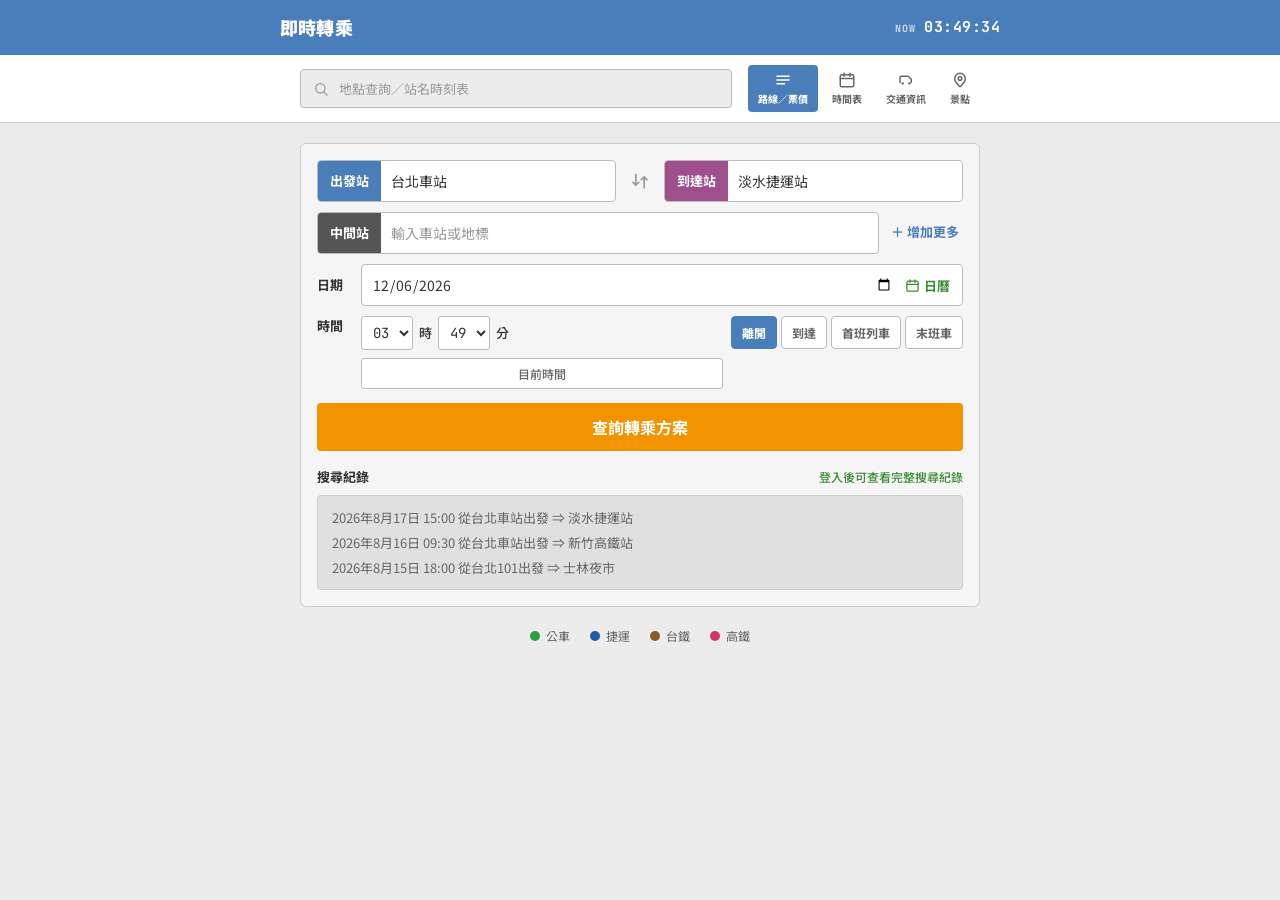
==== index.html @ 973937c1 "初版" ====
<!DOCTYPE html>
<html lang="zh-Hant">
<head>
<meta charset="UTF-8">
<meta name="viewport" content="width=device-width, initial-scale=1.0">
<title>即時轉乘</title>
<link rel="preconnect" href="https://fonts.googleapis.com">
<link rel="preconnect" href="https://fonts.gstatic.com" crossorigin>
<link href="https://fonts.googleapis.com/css2?family=Noto+Sans+TC:wght@400;500;700;900&family=JetBrains+Mono:wght@500;700&display=swap" rel="stylesheet">
<link rel="stylesheet" href="style.css">
</head>
<body>

  <!-- ===== Header：品牌 + 即時時鐘（本系統核心賣點的視覺化身） ===== -->
  <header class="topbar">
    <div class="topbar__inner">
      <div class="wordmark">即時轉乘</div>
      <div class="live-clock" id="liveClock" aria-label="目前時間">
        <span class="live-clock__label">NOW</span>
        <span class="live-clock__time" id="liveClockTime">--:--:--</span>
      </div>
    </div>
  </header>

  <!-- ===== 功能導覽列：地點搜尋 + 分頁切換（未來擴充功能的入口） ===== -->
  <nav class="utility-nav" aria-label="功能導覽">
    <div class="utility-nav__inner">
      <div class="utility-nav__search">
        <svg viewBox="0 0 24 24" width="16" height="16" aria-hidden="true" class="utility-nav__search-icon">
          <circle cx="11" cy="11" r="7" fill="none" stroke="currentColor" stroke-width="2"/>
          <line x1="16.5" y1="16.5" x2="21" y2="21" stroke="currentColor" stroke-width="2" stroke-linecap="round"/>
        </svg>
        <input type="text" class="utility-nav__search-input" placeholder="地點查詢／站名時刻表">
      </div>

      <div class="utility-nav__tabs">
        <button type="button" class="utility-nav__tab utility-nav__tab--active">
          <svg viewBox="0 0 24 24" width="18" height="18" aria-hidden="true"><path d="M4 7h16M4 12h16M4 17h10" stroke="currentColor" stroke-width="2" stroke-linecap="round" fill="none"/></svg>
          <span>路線／票價</span>
        </button>
        <button type="button" class="utility-nav__tab">
          <svg viewBox="0 0 24 24" width="18" height="18" aria-hidden="true"><rect x="3" y="5" width="18" height="16" rx="2" fill="none" stroke="currentColor" stroke-width="2"/><path d="M3 10h18M8 3v4M16 3v4" stroke="currentColor" stroke-width="2" stroke-linecap="round"/></svg>
          <span>時間表</span>
        </button>
        <button type="button" class="utility-nav__tab">
          <svg viewBox="0 0 24 24" width="18" height="18" aria-hidden="true"><path d="M4 16V9a2 2 0 0 1 2-2h9l4 4v5" fill="none" stroke="currentColor" stroke-width="2" stroke-linejoin="round"/><circle cx="7.5" cy="16.5" r="1.6" fill="currentColor"/><circle cx="16.5" cy="16.5" r="1.6" fill="currentColor"/></svg>
          <span>交通資訊</span>
        </button>
        <button type="button" class="utility-nav__tab">
          <svg viewBox="0 0 24 24" width="18" height="18" aria-hidden="true"><path d="M12 21s-7-6.2-7-11a7 7 0 0 1 14 0c0 4.8-7 11-7 11z" fill="none" stroke="currentColor" stroke-width="2" stroke-linejoin="round"/><circle cx="12" cy="10" r="2.4" fill="none" stroke="currentColor" stroke-width="2"/></svg>
          <span>景點</span>
        </button>
      </div>
    </div>
  </nav>

  <main class="page">

    <!-- ===== 搜尋卡片（查完仍留在畫面上，結果直接往下展開） ===== -->
    <div id="searchView">
      <section class="search-card" id="searchCard" aria-label="查詢轉乘方案">
      <form id="searchForm" class="search-form" method="get" novalidate>

        <!-- 出發站／到達站 -->
        <div class="search-form__row search-form__row--stations">
          <div class="field-wrap">
            <div class="field field--origin">
              <label class="field__pill field__pill--origin" for="originInput">出發站</label>
              <input
                id="originInput"
                name="origin"
                type="text"
                class="field__input"
                placeholder="輸入車站或地標"
                value="台北車站"
                autocomplete="off"
                required
              >
            </div>
            <ul class="suggestions" id="originSuggestions" hidden></ul>
          </div>

          <button type="button" id="swapBtn" class="swap-btn" aria-label="交換出發與到達">
            <svg viewBox="0 0 24 24" width="20" height="20" aria-hidden="true">
              <path d="M7 4v13M7 17l-3.5-3.5M7 17l3.5-3.5M17 20V7M17 7l3.5 3.5M17 7l-3.5 3.5"
                    fill="none" stroke="currentColor" stroke-width="2"
                    stroke-linecap="round" stroke-linejoin="round"/>
            </svg>
          </button>

          <div class="field-wrap">
            <div class="field field--destination">
              <label class="field__pill field__pill--destination" for="destinationInput">到達站</label>
              <input
                id="destinationInput"
                name="destination"
                type="text"
                class="field__input"
                placeholder="輸入車站或地標"
                value="淡水捷運站"
                autocomplete="off"
                required
              >
            </div>
            <ul class="suggestions" id="destinationSuggestions" hidden></ul>
          </div>
        </div>

        <!-- 中間站（可加多站，目前僅前端收集，尚未接後端） -->
        <div class="search-form__row search-form__row--via" id="viaRow">
          <div class="field-wrap field-wrap--via" data-via-item>
            <div class="field field--via">
              <label class="field__pill field__pill--via">中間站</label>
              <input type="text" class="field__input" name="via" placeholder="輸入車站或地標" data-via-input autocomplete="off">
            </div>
            <ul class="suggestions" hidden></ul>
          </div>
          <button type="button" id="addViaBtn" class="link-btn">＋ 增加更多</button>
        </div>

        <!-- 日期（含日曆挑選） -->
        <div class="search-form__row search-form__row--date">
          <span class="row-label">日期</span>
          <div class="date-control">
            <input type="date" id="dateInput" name="date" class="date-control__input" aria-label="選擇日期">
            <button type="button" id="calendarBtn" class="date-control__cal-btn">
              <svg viewBox="0 0 24 24" width="15" height="15" aria-hidden="true">
                <rect x="3" y="5" width="18" height="16" rx="2" fill="none" stroke="currentColor" stroke-width="2"/>
                <path d="M3 10h18M8 3v4M16 3v4" stroke="currentColor" stroke-width="2" stroke-linecap="round"/>
              </svg>
              日曆
            </button>
          </div>
        </div>

        <!-- 時間 -->
        <div class="search-form__row search-form__row--time">
          <span class="row-label">時間</span>
          <div class="time-control">
            <select id="hourSelect" name="hour" class="time-select" aria-label="小時"></select>
            <span class="time-control__unit">時</span>
            <select id="minuteSelect" name="minute" class="time-select" aria-label="分鐘"></select>
            <span class="time-control__unit">分</span>
            <button type="button" id="nowTimeBtn" class="link-btn">目前時間</button>
          </div>
          <div class="time-mode" role="group" aria-label="時間查詢模式">
            <button type="button" class="time-mode__btn time-mode__btn--active" data-mode="depart">離開</button>
            <button type="button" class="time-mode__btn" data-mode="arrive">到達</button>
            <button type="button" class="time-mode__btn" data-mode="first">首班列車</button>
            <button type="button" class="time-mode__btn" data-mode="last">末班車</button>
          </div>
        </div>

        <!-- 查詢模式不是原生表單元件，用隱藏欄位跟著表單一起送出到網址參數 -->
        <input type="hidden" id="timeModeInput" name="mode" value="depart">

        <button type="submit" class="search-form__submit" id="submitBtn">
          <span id="submitBtnText">查詢轉乘方案</span>
        </button>

        <p class="search-form__error" id="searchError" role="alert" hidden></p>
      </form>

      <!-- 搜尋紀錄 -->
      <div class="quick-examples">
        <div class="quick-examples__header">
          <span class="quick-examples__label">搜尋紀錄</span>
          <span class="quick-examples__hint">登入後可查看完整搜尋紀錄</span>
        </div>
        <div class="quick-examples__box">
          <button type="button" class="chip" data-origin="台北車站" data-destination="淡水捷運站">2026年8月17日 15:00 從台北車站出發 ⇒ 淡水捷運站</button>
          <button type="button" class="chip" data-origin="台北車站" data-destination="新竹高鐵站">2026年8月16日 09:30 從台北車站出發 ⇒ 新竹高鐵站</button>
          <button type="button" class="chip" data-origin="台北101" data-destination="士林夜市">2026年8月15日 18:00 從台北101出發 ⇒ 士林夜市</button>
        </div>
      </div>
      </section>

      <section class="mode-legend" aria-label="支援的運具類型">
        <div class="mode-legend__item">
          <span class="mode-dot mode-dot--bus" aria-hidden="true"></span>
          <span>公車</span>
        </div>
        <div class="mode-legend__item">
          <span class="mode-dot mode-dot--metro" aria-hidden="true"></span>
          <span>捷運</span>
        </div>
        <div class="mode-legend__item">
          <span class="mode-dot mode-dot--train" aria-hidden="true"></span>
          <span>台鐵</span>
        </div>
        <div class="mode-legend__item">
          <span class="mode-dot mode-dot--hsr" aria-hidden="true"></span>
          <span>高鐵</span>
        </div>
      </section>
    </div>

    <!-- ===== 結果區（同一頁往下展開，不換頁） ===== -->
    <section id="resultsView" class="results-view" hidden aria-label="路線查詢結果">

      <div class="route-header">
        <div class="route-header__path">
          <span class="route-badge route-badge--origin">離開</span>
          <strong id="resultOrigin" class="route-header__station"></strong>
          <span class="route-header__arrow" aria-hidden="true">›</span>
          <span class="route-badge route-badge--dest">到達</span>
          <strong id="resultDestination" class="route-header__station"></strong>
        </div>
        <button type="button" id="backToSearchBtn" class="route-header__edit">更改搜尋條件</button>
      </div>

      <p class="route-query-bar" id="routeQueryBar"></p>

      <div class="route-quick-actions">
        <button type="button" class="route-quick-actions__btn">↩ 搜尋回家的路線</button>
        <button type="button" class="route-quick-actions__btn">查詢定期票價</button>
        <button type="button" class="route-quick-actions__btn">改乘其他交通工具</button>
      </div>

      <div class="route-tabs" role="tablist" aria-label="路線排序">
        <button type="button" class="route-tabs__btn route-tabs__btn--active" role="tab" aria-selected="true" data-sort="recommended">推薦路線</button>
        <button type="button" class="route-tabs__btn" role="tab" aria-selected="false" data-sort="fastest">最快路線</button>
        <button type="button" class="route-tabs__btn" role="tab" aria-selected="false" data-sort="cheapest">票價較低</button>
        <button type="button" class="route-tabs__btn" role="tab" aria-selected="false" data-sort="fewest">轉乘較少</button>
        <button type="button" class="route-tabs__btn" role="tab" aria-selected="false" data-sort="live">即時優先</button>
      </div>

      <div id="reorderedBanner" class="reordered-banner" hidden>
        依即時到站重新排序後，最快方案與原始建議不同
      </div>

      <div id="routeSummaryTable" class="route-summary" aria-label="路線一覽"></div>

      <p class="route-footnote">關於時間表修訂 ｜ 關於票價顯示 ｜ 關於定期票價</p>

      <div class="plan-shift">
        <button type="button" id="prevTrainsBtn" class="plan-shift__btn">◀ 前幾班車的出發及抵達時間</button>
        <button type="button" id="nextTrainsBtn" class="plan-shift__btn">接下來幾班車的出發及抵達時間 ▶</button>
      </div>

      <div id="planDetail" class="plan-detail" hidden></div>
    </section>

    <p id="emptyState" class="empty-state" hidden>找不到路線，換個地點再試試。</p>

  </main>

  <!-- ===== Debug 面板（?debug=1 或 Ctrl+Shift+D 開啟） ===== -->
  <aside id="debugPanel" class="debug-panel" hidden aria-label="除錯面板">
    <div class="debug-panel__head">
      <button type="button" id="debugFab" class="debug-panel__title" hidden>DEBUG</button>
      <span class="debug-panel__meta" id="debugMeta">—</span>
      <button type="button" id="debugClearBtn" class="debug-panel__btn">清除</button>
      <button type="button" id="debugCloseBtn" class="debug-panel__btn" aria-label="關閉除錯面板">×</button>
    </div>
    <ol class="debug-panel__log" id="debugLog"></ol>
  </aside>

  <script src="app.js"></script>
</body>
</html>
---- style.css ----
:root {
  /* 色彩 */
  --ink:            #333333;
  --ink-2:          #444444;
  --paper:          #ECECEC;
  --paper-card:     #F5F5F5;
  --line:           #CCCCCC;
  --line-strong:    #BBBBBB;

  --rail-blue:      #4A7EBB;
  --rail-blue-dark: #3A6AA3;
  --rail-blue-soft: rgba(74, 126, 187, 0.08);
  --destination:    #9F4F8B;
  --destination-dark: #874278;
  --via-gray:       #555555;
  --rose:           #9F4F8B;
  --rose-dark:      #874278;
  --rose-soft:      rgba(159, 79, 139, 0.08);
  --submit-orange:  #F29400;
  --submit-orange-dark: #D98300;
  --link-green:     #3D8B37;
  --signal-amber:   #D97706;
  --signal-amber-ink: #92400E;

  --ink-soft:       #666666;
  --ink-faint:      #999999;

  --bus:            #2F9E44;
  --metro:          #1D5FA8;
  --train:          #8B5A2B;
  --hsr:            #D6336C;

  /* 字體 */
  --font-display: 'Noto Sans TC', 'Inter', system-ui, sans-serif;
  --font-body:    'Noto Sans TC', 'Inter', system-ui, sans-serif;
  --font-mono:    'JetBrains Mono', 'Noto Sans TC', monospace;

  /* 尺寸 */
  --radius-lg: 6px;
  --radius-md: 4px;
  --radius-sm: 3px;
  --radius-full: 999px;
}

* { box-sizing: border-box; }

html, body {
  margin: 0;
  padding: 0;
  background: var(--paper);
  color: var(--ink);
  font-family: var(--font-body);
  font-size: 14px;
  line-height: 1.5;
  -webkit-font-smoothing: antialiased;
}

button, input, select {
  font-family: inherit;
}

:focus-visible {
  outline: 2px solid var(--rail-blue);
  outline-offset: 2px;
}

/* ============ Header ============ */
.topbar {
  background: var(--rail-blue);
  color: #fff;
  padding: 14px 20px;
}

.topbar__inner {
  max-width: 720px;
  margin: 0 auto;
  display: flex;
  align-items: center;
  justify-content: space-between;
  gap: 12px;
}

.wordmark {
  font-family: var(--font-display);
  font-weight: 900;
  font-size: 18px;
  letter-spacing: 0.01em;
}

.live-clock {
  display: flex;
  align-items: baseline;
  gap: 8px;
}

.live-clock__label {
  font-family: var(--font-mono);
  font-size: 10px;
  font-weight: 700;
  letter-spacing: 0.12em;
  color: rgba(255, 255, 255, 0.75);
}

.live-clock__time {
  font-family: var(--font-mono);
  font-weight: 700;
  font-size: 15px;
  color: #fff;
  font-variant-numeric: tabular-nums;
  letter-spacing: 0.03em;
}

/* ============ Utility nav ============ */
.utility-nav {
  background: #fff;
  border-bottom: 1px solid var(--line);
}

.utility-nav__inner {
  max-width: 720px;
  margin: 0 auto;
  padding: 10px 20px;
  display: flex;
  align-items: center;
  gap: 16px;
}

.utility-nav__search {
  flex: 1;
  min-width: 0;
  display: flex;
  align-items: center;
  gap: 8px;
  background: var(--paper);
  border: 1px solid var(--line-strong);
  border-radius: var(--radius-md);
  padding: 8px 12px;
}

.utility-nav__search:focus-within {
  border-color: var(--rail-blue);
}

.utility-nav__search-icon {
  color: var(--ink-faint);
  flex-shrink: 0;
}

.utility-nav__search-input {
  flex: 1;
  min-width: 0;
  border: none;
  background: transparent;
  font-size: 13px;
  color: var(--ink);
}

.utility-nav__search-input::placeholder {
  color: var(--ink-faint);
}

.utility-nav__search-input:focus {
  outline: none;
}

.utility-nav__tabs {
  display: flex;
  align-items: center;
  gap: 4px;
  flex-shrink: 0;
}

.utility-nav__tab {
  display: flex;
  flex-direction: column;
  align-items: center;
  gap: 2px;
  border: none;
  background: none;
  color: var(--ink-soft);
  font-size: 10px;
  font-weight: 700;
  padding: 6px 10px;
  border-radius: var(--radius-md);
  cursor: pointer;
  white-space: nowrap;
  transition: background 0.15s ease, color 0.15s ease;
}

.utility-nav__tab:hover {
  background: var(--rail-blue-soft);
  color: var(--rail-blue-dark);
}

.utility-nav__tab--active {
  background: var(--rail-blue);
  color: #fff;
}

.utility-nav__tab--active:hover {
  background: var(--rail-blue-dark);
  color: #fff;
}

@media (max-width: 560px) {
  .utility-nav__inner {
    flex-wrap: wrap;
    padding: 10px 16px;
  }
  .utility-nav__search {
    flex-basis: 100%;
    order: 2;
  }
  .utility-nav__tabs {
    flex-basis: 100%;
    order: 1;
    justify-content: space-between;
  }
  .utility-nav__tab span {
    font-size: 9px;
  }
}

/* ============ Layout ============ */
.page {
  max-width: 720px;
  margin: 0 auto;
  padding: 20px 20px 48px;
}

/* ============ Search Card ============ */
.search-card {
  background: var(--paper-card);
  border-radius: var(--radius-lg);
  padding: 16px;
  border: 1px solid var(--line);
}

.search-form__row {
  display: flex;
  align-items: center;
  gap: 8px;
}

.search-form__row + .search-form__row {
  margin-top: 10px;
}

.row-label {
  flex-shrink: 0;
  width: 36px;
  font-size: 13px;
  font-weight: 700;
  color: var(--ink);
}

/* 欄位包裝 */
.field-wrap {
  position: relative;
  flex: 1;
  min-width: 0;
}

.suggestions {
  position: absolute;
  top: calc(100% + 4px);
  left: 0;
  right: 0;
  z-index: 20;
  margin: 0;
  padding: 4px;
  list-style: none;
  background: #fff;
  border: 1px solid var(--line-strong);
  border-radius: var(--radius-md);
  max-height: 220px;
  overflow-y: auto;
}

.suggestions[hidden] {
  display: none;
}

.suggestions li {
  padding: 8px 10px;
  font-size: 13px;
  color: var(--ink);
  border-radius: var(--radius-sm);
  cursor: pointer;
}

.suggestions li:hover,
.suggestions li.is-active {
  background: var(--rail-blue-soft);
  color: var(--rail-blue-dark);
}

/* 中間站列 */
.search-form__row--via {
  align-items: flex-start;
}

.field-wrap--via {
  flex: 1;
}

.field--via .field__pill {
  background: var(--via-gray);
}

.link-btn {
  flex-shrink: 0;
  border: none;
  background: none;
  color: var(--rail-blue);
  font-size: 13px;
  font-weight: 700;
  cursor: pointer;
  white-space: nowrap;
  padding: 10px 4px;
}

.link-btn:hover {
  text-decoration: underline;
}

.via-remove-btn {
  flex-shrink: 0;
  width: 32px;
  height: 32px;
  border-radius: var(--radius-sm);
  border: 1px solid var(--line-strong);
  background: #fff;
  color: var(--ink-faint);
  font-size: 16px;
  line-height: 1;
  cursor: pointer;
}

.via-remove-btn:hover {
  border-color: var(--rose);
  color: var(--rose-dark);
}

/* 日期列 */
.date-control {
  flex: 1;
  display: flex;
  align-items: center;
  gap: 8px;
  border: 1px solid var(--line-strong);
  border-radius: var(--radius-md);
  padding: 0 8px 0 10px;
  background: #fff;
}

.date-control:focus-within {
  border-color: var(--rail-blue);
}

.date-control__input {
  flex: 1;
  min-width: 0;
  border: none;
  background: transparent;
  font-size: 14px;
  color: var(--ink);
  padding: 9px 0;
}

.date-control__input:focus {
  outline: none;
}

.date-control__cal-btn {
  flex-shrink: 0;
  display: flex;
  align-items: center;
  gap: 4px;
  border: none;
  background: none;
  color: var(--link-green);
  font-size: 13px;
  font-weight: 700;
  padding: 6px 4px;
  cursor: pointer;
}

.date-control__cal-btn:hover {
  text-decoration: underline;
}

/* 時間列 */
.search-form__row--time {
  flex-wrap: wrap;
  align-items: flex-start;
  gap: 8px;
}

.time-control {
  display: flex;
  align-items: center;
  gap: 6px;
  flex-wrap: wrap;
  flex: 1;
  min-width: 0;
}

.time-select {
  border: 1px solid var(--line-strong);
  border-radius: var(--radius-sm);
  padding: 6px 6px;
  font-size: 14px;
  font-family: var(--font-mono);
  color: var(--ink);
  background: #fff;
  width: 52px;
  text-align: center;
}

.time-select:focus {
  outline: none;
  border-color: var(--rail-blue);
}

.time-control__unit {
  font-size: 13px;
  color: var(--ink);
  font-weight: 500;
}

.time-control .link-btn {
  border: 1px solid var(--line-strong);
  background: #fff;
  padding: 6px 10px;
  border-radius: var(--radius-sm);
  font-size: 12px;
  font-weight: 500;
  color: var(--ink-soft);
  flex-basis: 100%;
  width: fit-content;
  margin-top: 2px;
}

.time-control .link-btn:hover {
  text-decoration: none;
  border-color: var(--rail-blue);
  color: var(--rail-blue);
}

.time-mode {
  display: flex;
  gap: 4px;
  margin-left: auto;
  flex-wrap: wrap;
}

.time-mode__btn {
  border: 1px solid var(--line-strong);
  background: #fff;
  color: var(--ink-soft);
  font-size: 12px;
  font-weight: 700;
  padding: 7px 10px;
  border-radius: var(--radius-md);
  cursor: pointer;
  transition: background 0.15s ease, border-color 0.15s ease, color 0.15s ease;
}

.time-mode__btn:hover {
  border-color: var(--rail-blue);
  color: var(--rail-blue-dark);
}

.time-mode__btn--active {
  background: var(--rail-blue);
  border-color: var(--rail-blue);
  color: #fff;
}

.time-mode__btn--active:hover {
  background: var(--rail-blue-dark);
  border-color: var(--rail-blue-dark);
  color: #fff;
}

.field {
  flex: 1;
  min-width: 0;
  display: flex;
  align-items: stretch;
  border: 1px solid var(--line-strong);
  border-radius: var(--radius-md);
  overflow: hidden;
  background: #fff;
}

.field:focus-within {
  border-color: var(--rail-blue);
}

.field--destination:focus-within {
  border-color: var(--destination);
}

.field__pill {
  flex-shrink: 0;
  font-size: 13px;
  font-weight: 700;
  color: #fff;
  padding: 10px 12px;
  display: flex;
  align-items: center;
  white-space: nowrap;
}

.field__pill--origin {
  background: var(--rail-blue);
}

.field__pill--destination {
  background: var(--destination);
}

.field__input {
  flex: 1;
  min-width: 0;
  border: none;
  padding: 10px 10px;
  font-size: 14px;
  color: var(--ink);
  background: transparent;
}

.field__input::placeholder {
  color: var(--ink-faint);
}

.field__input:focus {
  outline: none;
}

.swap-btn {
  flex-shrink: 0;
  width: 32px;
  height: 32px;
  border: none;
  background: none;
  color: var(--ink-faint);
  display: flex;
  align-items: center;
  justify-content: center;
  cursor: pointer;
  padding: 0;
  transition: color 0.15s ease, transform 0.2s ease;
}

.swap-btn:hover {
  color: var(--rail-blue);
  transform: rotate(180deg);
}

.search-form__submit {
  width: 100%;
  margin-top: 14px;
  padding: 12px;
  border: none;
  border-radius: var(--radius-md);
  background: var(--submit-orange);
  color: #fff;
  font-size: 16px;
  font-weight: 700;
  cursor: pointer;
  transition: background 0.15s ease, opacity 0.15s ease;
}

.search-form__submit:hover {
  background: var(--submit-orange-dark);
}

.search-form__submit:disabled {
  opacity: 0.6;
  cursor: default;
}

.search-form__error {
  margin: 10px 0 0;
  font-size: 13px;
  color: var(--rose-dark);
  font-weight: 600;
}

/* 搜尋紀錄區 */
.quick-examples {
  margin-top: 16px;
}

.quick-examples__header {
  display: flex;
  align-items: center;
  justify-content: space-between;
  gap: 12px;
  margin-bottom: 8px;
}

.quick-examples__label {
  font-size: 13px;
  font-weight: 700;
  color: var(--ink);
}

.quick-examples__hint {
  font-size: 12px;
  color: var(--link-green);
  font-weight: 500;
}

.quick-examples__box {
  background: #E0E0E0;
  border: 1px solid var(--line);
  border-radius: var(--radius-md);
  padding: 12px 14px;
  display: flex;
  flex-direction: column;
  gap: 6px;
}

.chip {
  display: block;
  width: 100%;
  text-align: left;
  font-size: 13px;
  font-weight: 400;
  padding: 0;
  border: none;
  border-radius: 0;
  background: none;
  color: var(--ink-soft);
  cursor: pointer;
  transition: color 0.15s ease;
}

.chip:hover {
  color: var(--rail-blue);
  text-decoration: underline;
}

/* ============ Mode legend ============ */
.mode-legend {
  display: flex;
  justify-content: center;
  gap: 20px;
  margin-top: 20px;
  flex-wrap: wrap;
}

.mode-legend__item {
  display: flex;
  align-items: center;
  gap: 6px;
  font-size: 12px;
  color: var(--ink-soft);
}

.mode-dot {
  width: 10px;
  height: 10px;
  border-radius: 50%;
  display: inline-block;
}

.mode-dot--bus    { background: var(--bus); }
.mode-dot--metro  { background: var(--metro); }
.mode-dot--train  { background: var(--train); }
.mode-dot--hsr    { background: var(--hsr); }

/* ============ Results ============ */
/* 結果直接接在搜尋卡片下方（不換頁），外框保留與搜尋卡片相同的邊框。 */
.results-view {
  margin-top: 20px;
  background: #fff;
  border: 1px solid var(--line-strong);
  border-radius: var(--radius-lg);
  padding: 14px;
}

.results-view[hidden] {
  display: none;
}

/* --- 標題列：離開 A › 到達 B --- */
.route-header {
  display: flex;
  align-items: center;
  justify-content: space-between;
  gap: 12px;
  flex-wrap: wrap;
}

.route-header__path {
  display: flex;
  align-items: center;
  gap: 8px;
  flex-wrap: wrap;
  min-width: 0;
}

.route-badge {
  font-size: 12px;
  font-weight: 700;
  color: #fff;
  padding: 3px 10px;
  border-radius: var(--radius-full);
  white-space: nowrap;
}

.route-badge--origin { background: var(--rail-blue); }
.route-badge--dest   { background: var(--destination); }

.route-header__station {
  font-size: 20px;
  font-weight: 900;
  color: var(--ink);
}

.route-header__arrow {
  color: var(--ink-faint);
  font-size: 20px;
  font-weight: 700;
}

.route-header__edit {
  flex-shrink: 0;
  border: 1px solid var(--link-green);
  background: #fff;
  color: var(--link-green);
  font-size: 13px;
  font-weight: 700;
  padding: 9px 14px;
  border-radius: var(--radius-md);
  cursor: pointer;
}

.route-header__edit:hover {
  background: rgba(61, 139, 55, 0.08);
}

/* --- 查詢條件列 --- */
.route-query-bar {
  margin: 12px 0 0;
  background: var(--paper-card);
  border: 1px solid var(--line);
  border-radius: var(--radius-md);
  padding: 9px 14px;
  font-size: 13px;
  font-weight: 700;
  color: var(--ink-2);
}

.route-quick-actions {
  display: flex;
  gap: 8px;
  flex-wrap: wrap;
  margin-top: 12px;
}

.route-quick-actions__btn {
  border: 1px solid var(--line-strong);
  background: #fff;
  color: var(--ink-2);
  font-size: 12px;
  font-weight: 700;
  padding: 8px 12px;
  border-radius: var(--radius-md);
  cursor: pointer;
}

.route-quick-actions__btn:hover {
  border-color: var(--rail-blue);
  color: var(--rail-blue-dark);
}

/* --- 排序頁籤 --- */
.route-tabs {
  display: flex;
  gap: 2px;
  margin-top: 14px;
  border-bottom: 2px solid var(--link-green);
  flex-wrap: wrap;
}

.route-tabs__btn {
  border: 1px solid var(--line);
  border-bottom: none;
  background: var(--paper-card);
  color: var(--ink-soft);
  font-size: 12px;
  font-weight: 700;
  padding: 8px 12px;
  border-radius: var(--radius-md) var(--radius-md) 0 0;
  cursor: pointer;
}

.route-tabs__btn:hover {
  color: var(--link-green);
  background: #fff;
}

.route-tabs__btn--active,
.route-tabs__btn--active:hover {
  background: var(--link-green);
  border-color: var(--link-green);
  color: #fff;
}

.reordered-banner {
  background: rgba(251, 191, 36, 0.15);
  border: 1px solid var(--signal-amber);
  color: var(--signal-amber-ink);
  font-size: 13px;
  font-weight: 700;
  padding: 10px 14px;
  border-radius: var(--radius-md);
  margin-top: 12px;
}

/* --- 方案一覽表 --- */
.route-summary {
  margin-top: 12px;
  border: 1px solid var(--line-strong);
  border-radius: var(--radius-md);
  overflow: hidden;
  background: #fff;
}

.route-summary__row {
  width: 100%;
  display: grid;
  grid-template-columns: 34px minmax(150px, 1.2fr) 84px 96px 84px 1fr auto;
  align-items: center;
  column-gap: 10px;
  text-align: left;
  border: none;
  border-top: 1px solid var(--line);
  background: #fff;
  padding: 10px 12px 10px 0;
  cursor: pointer;
  font-family: inherit;
  transition: background 0.12s ease;
}

.route-summary__row:first-child {
  border-top: none;
}

.route-summary__row:hover {
  background: rgba(61, 139, 55, 0.06);
}

.route-summary__row--active {
  background: rgba(61, 139, 55, 0.12);
}

.route-summary__num {
  align-self: stretch;
  display: flex;
  align-items: center;
  justify-content: center;
  background: var(--link-green);
  color: #fff;
  font-family: var(--font-mono);
  font-size: 15px;
  font-weight: 700;
  padding: 10px 0;
  margin: -10px 0;
}

.route-summary__row--active .route-summary__num {
  background: #2B6B27;
}

.route-summary__times {
  font-family: var(--font-mono);
  font-size: 17px;
  font-weight: 700;
  color: var(--link-green);
  font-variant-numeric: tabular-nums;
  white-space: nowrap;
}

.route-summary__arrow {
  margin: 0 6px;
  color: var(--ink-faint);
  font-weight: 500;
}

.route-summary__duration {
  font-size: 13px;
  font-weight: 700;
  color: var(--ink);
  white-space: nowrap;
}

.route-summary__fare {
  display: flex;
  flex-direction: column;
  line-height: 1.3;
  white-space: nowrap;
}

.route-summary__fare-main {
  font-size: 13px;
  font-weight: 700;
  color: var(--rose-dark);
}

.route-summary__fare-ic {
  font-size: 11px;
  color: var(--ink-soft);
}

.route-summary__transfer {
  font-size: 12px;
  font-weight: 700;
  color: var(--link-green);
  background: rgba(61, 139, 55, 0.12);
  border-radius: var(--radius-sm);
  padding: 3px 8px;
  text-align: center;
  white-space: nowrap;
}

.route-summary__meta {
  display: flex;
  align-items: center;
  gap: 6px;
  flex-wrap: wrap;
  font-size: 11px;
  color: var(--ink-soft);
  min-width: 0;
}

.route-summary__live {
  background: var(--signal-amber);
  color: #fff;
  font-weight: 700;
  padding: 2px 6px;
  border-radius: var(--radius-sm);
  white-space: nowrap;
}

.route-summary__modes {
  display: flex;
  gap: 4px;
  padding-left: 4px;
}

.route-footnote {
  margin: 8px 0 0;
  text-align: right;
  font-size: 11px;
  color: var(--ink-faint);
}

/* --- 前後班次 --- */
.plan-shift {
  display: flex;
  justify-content: space-between;
  gap: 8px;
  margin-top: 14px;
  flex-wrap: wrap;
}

.plan-shift__btn {
  border: none;
  background: none;
  color: var(--rail-blue);
  font-size: 12px;
  font-weight: 700;
  cursor: pointer;
  padding: 4px 2px;
}

.plan-shift__btn:hover {
  text-decoration: underline;
}

/* --- 路線詳情 --- */
.plan-detail {
  margin-top: 10px;
  border: 2px solid var(--link-green);
  border-radius: var(--radius-md);
  background: #fff;
  overflow: hidden;
}

.plan-detail[hidden] {
  display: none;
}

.plan-detail__header {
  display: flex;
  align-items: flex-start;
  gap: 12px;
  background: rgba(61, 139, 55, 0.1);
  padding: 12px 14px;
}

.plan-detail__num {
  flex-shrink: 0;
  width: 26px;
  height: 26px;
  border-radius: 50%;
  background: var(--link-green);
  color: #fff;
  font-family: var(--font-mono);
  font-weight: 700;
  font-size: 14px;
  display: flex;
  align-items: center;
  justify-content: center;
}

.plan-detail__summary {
  flex: 1;
  min-width: 0;
}

.plan-detail__times {
  margin: 0;
  font-size: 15px;
  color: var(--ink-2);
}

.plan-detail__times strong {
  font-family: var(--font-mono);
  font-size: 21px;
  font-weight: 700;
  color: var(--link-green);
  font-variant-numeric: tabular-nums;
}

.plan-detail__arrow {
  margin: 0 6px;
  color: var(--ink-faint);
}

.plan-detail__stats {
  margin: 4px 0 0;
  font-size: 12px;
  color: var(--ink-soft);
}

.plan-detail__tags {
  display: flex;
  gap: 4px;
  margin-top: 6px;
  flex-wrap: wrap;
}

.plan-tag {
  font-size: 11px;
  font-weight: 700;
  color: #fff;
  padding: 2px 7px;
  border-radius: var(--radius-sm);
}

.plan-tag--live { background: var(--signal-amber); }
.plan-tag--easy { background: var(--bus); }
.plan-tag--fast { background: var(--rail-blue); }

.plan-detail__fare {
  flex-shrink: 0;
  display: flex;
  flex-direction: column;
  align-items: flex-end;
  line-height: 1.4;
}

.plan-detail__fare-label {
  font-size: 11px;
  color: var(--ink-soft);
}

.plan-detail__fare-main {
  font-family: var(--font-mono);
  font-size: 17px;
  font-weight: 700;
  color: var(--rose-dark);
}

.plan-detail__fare-ic {
  font-size: 11px;
  color: var(--ink-soft);
}

.plan-actions {
  display: flex;
  gap: 6px;
  flex-wrap: wrap;
  justify-content: flex-end;
  padding: 10px 14px;
  border-bottom: 1px solid var(--line);
}

.plan-actions__btn {
  border: 1px solid var(--line-strong);
  background: #fff;
  color: var(--ink-2);
  font-size: 12px;
  font-weight: 500;
  padding: 6px 12px;
  border-radius: var(--radius-md);
  cursor: pointer;
}

.plan-actions__btn:hover {
  border-color: var(--rail-blue);
  color: var(--rail-blue-dark);
}

/* --- 時間軸：車站節點 ↔ 乘車／步行區間 --- */
.timeline {
  padding: 4px 14px 14px;
}

.tl-row {
  display: grid;
  grid-template-columns: 88px 22px 1fr;
  column-gap: 10px;
  align-items: stretch;
}

.tl-row__time {
  display: flex;
  flex-direction: column;
  align-items: flex-end;
  justify-content: center;
  padding: 8px 0;
  text-align: right;
}

.tl-time {
  font-family: var(--font-mono);
  font-size: 13px;
  font-variant-numeric: tabular-nums;
  white-space: nowrap;
}

.tl-time--arrive { color: var(--ink-soft); }

.tl-time--depart {
  font-weight: 700;
  color: var(--ink);
}

.tl-time--dur {
  font-size: 12px;
  color: var(--ink-soft);
}

.tl-time--dist {
  font-size: 11px;
  color: var(--ink-faint);
  font-family: var(--font-body);
}

.tl-row__rail {
  position: relative;
  display: flex;
  align-items: center;
  justify-content: center;
}

.tl-pin {
  width: 13px;
  height: 13px;
  border-radius: 50%;
  background: #fff;
  border: 3px solid var(--ink-faint);
  z-index: 1;
}

.tl-pin--bus   { border-color: var(--bus); }
.tl-pin--metro { border-color: var(--metro); }
.tl-pin--train { border-color: var(--train); }
.tl-pin--hsr   { border-color: var(--hsr); }

.tl-bar {
  width: 8px;
  min-height: 46px;
  height: 100%;
  border-radius: 2px;
  background: var(--metro);
}

.tl-bar--bus   { background: var(--bus); }
.tl-bar--metro { background: var(--metro); }
.tl-bar--train { background: var(--train); }
.tl-bar--hsr   { background: var(--hsr); }

.tl-bar--walk {
  width: 4px;
  background: repeating-linear-gradient(
    to bottom,
    var(--line-strong) 0 5px,
    transparent 5px 10px
  );
}

.tl-row__body {
  padding: 8px 0;
  min-width: 0;
}

.tl-row--station .tl-row__body {
  border-bottom: 1px solid var(--line);
}

.tl-row--end .tl-row__body {
  border-bottom: none;
}

.tl-station {
  display: flex;
  align-items: center;
  gap: 8px;
  flex-wrap: wrap;
}

.tl-badge {
  font-size: 11px;
  font-weight: 700;
  color: #fff;
  padding: 2px 8px;
  border-radius: var(--radius-sm);
}

.tl-badge--start { background: var(--rail-blue); }
.tl-badge--end   { background: var(--destination); }

.tl-station__name {
  font-size: 15px;
  font-weight: 700;
  color: var(--ink);
}

.tl-station__tools {
  display: flex;
  gap: 4px;
  margin-left: auto;
}

.tl-tool {
  border: 1px solid var(--line-strong);
  background: #fff;
  color: var(--ink-soft);
  font-size: 11px;
  padding: 3px 8px;
  border-radius: var(--radius-sm);
  cursor: pointer;
  white-space: nowrap;
}

.tl-tool:hover {
  border-color: var(--rail-blue);
  color: var(--rail-blue);
}

.tl-note {
  margin: 4px 0 0;
  font-size: 11px;
  color: var(--signal-amber-ink);
}

.tl-ride__route {
  margin: 0;
  font-size: 13px;
  color: var(--ink);
  display: flex;
  align-items: center;
  gap: 6px;
  flex-wrap: wrap;
}

.tl-mode-tag {
  font-size: 11px;
  font-weight: 700;
  color: #fff;
  padding: 2px 7px;
  border-radius: var(--radius-sm);
  background: var(--metro);
}

.tl-mode-tag--bus   { background: var(--bus); }
.tl-mode-tag--metro { background: var(--metro); }
.tl-mode-tag--train { background: var(--train); }
.tl-mode-tag--hsr   { background: var(--hsr); }
.tl-mode-tag--walk  { background: var(--ink-faint); }

.tl-ride__dir {
  font-size: 12px;
  color: var(--ink-soft);
}

.tl-platform {
  display: inline-block;
  margin: 5px 0 0;
  font-size: 11px;
  font-weight: 700;
  color: var(--rail-blue-dark);
  background: var(--rail-blue-soft);
  border: 1px solid var(--rail-blue);
  border-radius: var(--radius-sm);
  padding: 2px 8px;
}

.tl-ride__detail {
  margin: 5px 0 0;
  font-size: 12px;
  color: var(--ink-soft);
}

.empty-state {
  text-align: center;
  color: var(--ink-faint);
  font-size: 14px;
  margin-top: 28px;
  padding: 24px;
  background: var(--paper-card);
  border: 1px solid var(--line);
  border-radius: var(--radius-md);
}

/* ============ Responsive ============ */
@media (max-width: 560px) {
  .page {
    padding: 16px 12px 40px;
  }

  .search-card {
    padding: 12px;
  }

  .search-form__row--stations {
    flex-direction: column;
    align-items: stretch;
  }

  .swap-btn {
    align-self: center;
    transform: rotate(90deg);
  }

  .swap-btn:hover {
    transform: rotate(270deg);
  }

  .search-form__row--date,
  .search-form__row--time,
  .search-form__row--via {
    flex-direction: column;
    align-items: stretch;
    gap: 6px;
  }

  .row-label {
    width: auto;
  }

  .time-mode {
    margin-left: 0;
    width: 100%;
  }

  .time-mode__btn {
    flex: 1;
    text-align: center;
    padding: 8px 6px;
  }

  /* 結果區：一覽表改成兩欄堆疊 */
  .results-view {
    padding: 12px 10px;
  }

  .route-header__station {
    font-size: 17px;
  }

  .route-summary__row {
    grid-template-columns: 30px 1fr auto;
    row-gap: 4px;
    padding: 10px 10px 10px 0;
  }

  .route-summary__num {
    grid-row: 1 / span 3;
  }

  .route-summary__times { font-size: 16px; }

  .route-summary__duration { text-align: right; }

  .route-summary__fare,
  .route-summary__transfer {
    grid-column: 2;
    text-align: left;
  }

  .route-summary__transfer {
    justify-self: start;
  }

  .route-summary__meta {
    grid-column: 2 / span 2;
  }

  .route-summary__modes {
    grid-column: 3;
    grid-row: 2;
    justify-self: end;
  }

  .plan-detail__header {
    flex-wrap: wrap;
  }

  .plan-detail__fare {
    align-items: flex-start;
  }

  .timeline {
    padding: 4px 8px 12px;
  }

  .tl-row {
    grid-template-columns: 66px 18px 1fr;
    column-gap: 6px;
  }

  .tl-station__tools {
    display: none;
  }
}

/* ============ Debug 面板 ============ */
.debug-panel {
  position: fixed;
  right: 12px;
  bottom: 12px;
  z-index: 100;
  width: min(460px, calc(100vw - 24px));
  background: #1F2430;
  color: #E6E6E6;
  border: 1px solid #3A4152;
  border-radius: var(--radius-md);
  box-shadow: 0 8px 24px rgba(0, 0, 0, 0.3);
  font-family: var(--font-mono);
  font-size: 11px;
  overflow: hidden;
}

.debug-panel[hidden] {
  display: none;
}

.debug-panel__head {
  display: flex;
  align-items: center;
  gap: 8px;
  padding: 6px 8px;
  background: #171B24;
  border-bottom: 1px solid #3A4152;
}

.debug-panel__title {
  border: none;
  background: var(--submit-orange);
  color: #1F2430;
  font-family: inherit;
  font-size: 10px;
  font-weight: 700;
  letter-spacing: 0.1em;
  padding: 3px 8px;
  border-radius: var(--radius-sm);
  cursor: pointer;
}

.debug-panel__meta {
  flex: 1;
  min-width: 0;
  color: #8FA0BF;
  overflow: hidden;
  text-overflow: ellipsis;
  white-space: nowrap;
}

.debug-panel__btn {
  border: 1px solid #3A4152;
  background: transparent;
  color: #C3CCDC;
  font-family: inherit;
  font-size: 11px;
  padding: 3px 8px;
  border-radius: var(--radius-sm);
  cursor: pointer;
}

.debug-panel__btn:hover {
  border-color: var(--submit-orange);
  color: var(--submit-orange);
}

.debug-panel__log {
  margin: 0;
  padding: 6px;
  list-style: none;
  max-height: 240px;
  overflow-y: auto;
}

.debug-panel--collapsed .debug-panel__log {
  display: none;
}

.debug-row {
  display: flex;
  gap: 6px;
  padding: 2px 4px;
  border-bottom: 1px solid rgba(255, 255, 255, 0.05);
  line-height: 1.5;
}

.debug-row__time { color: #6C7A93; flex-shrink: 0; }

.debug-row__tag {
  flex-shrink: 0;
  min-width: 46px;
  font-weight: 700;
  color: #8FA0BF;
}

.debug-row--search .debug-row__tag { color: #F29400; }
.debug-row--fetch  .debug-row__tag { color: #6BCB77; }
.debug-row--render .debug-row__tag { color: #D48FD4; }
.debug-row--boot   .debug-row__tag { color: #6EA8FE; }
.debug-row--error  .debug-row__tag { color: #FF6B6B; }
.debug-row--error  .debug-row__msg { color: #FFB3B3; }

.debug-row__msg { flex-shrink: 0; }

.debug-row__data {
  color: #8FA0BF;
  min-width: 0;
  overflow: hidden;
  text-overflow: ellipsis;
  white-space: nowrap;
}

@media (prefers-reduced-motion: reduce) {
  .swap-btn {
    transition: none;
  }
  .swap-btn:hover {
    transform: none;
  }
}
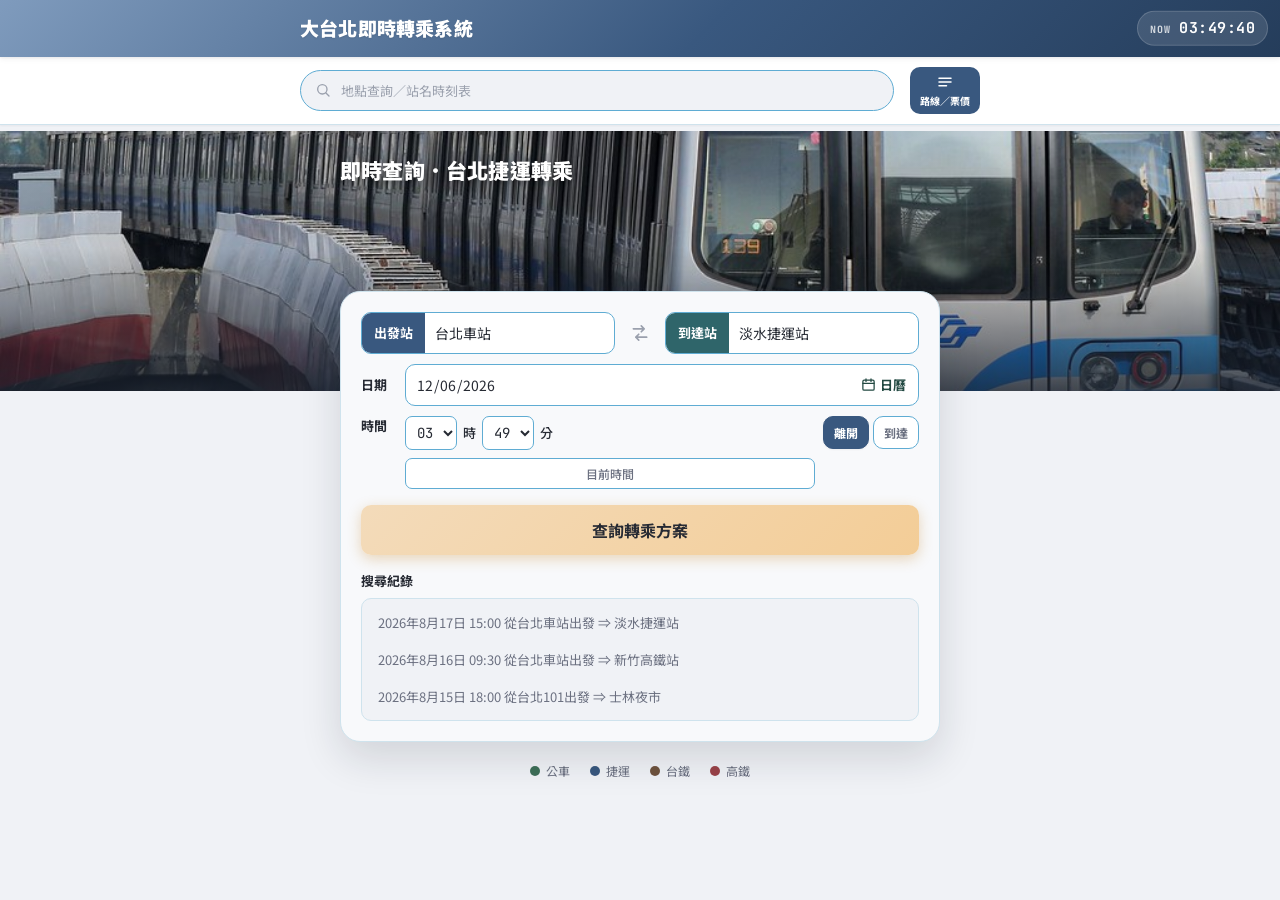
==== commit 285e2687: "Add files via upload" ====
--- a/index.html
+++ b/index.html
@@ -3,7 +3,7 @@
 <head>
 <meta charset="UTF-8">
 <meta name="viewport" content="width=device-width, initial-scale=1.0">
-<title>即時轉乘</title>
+<title>大台北即時轉乘系統</title>
 <link rel="preconnect" href="https://fonts.googleapis.com">
 <link rel="preconnect" href="https://fonts.gstatic.com" crossorigin>
 <link href="https://fonts.googleapis.com/css2?family=Noto+Sans+TC:wght@400;500;700;900&family=JetBrains+Mono:wght@500;700&display=swap" rel="stylesheet">
@@ -11,53 +11,45 @@
 </head>
 <body>
 
-  <!-- ===== Header：品牌 + 即時時鐘（本系統核心賣點的視覺化身） ===== -->
-  <header class="topbar">
-    <div class="topbar__inner">
-      <div class="wordmark">即時轉乘</div>
-      <div class="live-clock" id="liveClock" aria-label="目前時間">
-        <span class="live-clock__label">NOW</span>
-        <span class="live-clock__time" id="liveClockTime">--:--:--</span>
-      </div>
-    </div>
-  </header>
-
-  <!-- ===== 功能導覽列：地點搜尋 + 分頁切換（未來擴充功能的入口） ===== -->
-  <nav class="utility-nav" aria-label="功能導覽">
-    <div class="utility-nav__inner">
-      <div class="utility-nav__search">
-        <svg viewBox="0 0 24 24" width="16" height="16" aria-hidden="true" class="utility-nav__search-icon">
-          <circle cx="11" cy="11" r="7" fill="none" stroke="currentColor" stroke-width="2"/>
-          <line x1="16.5" y1="16.5" x2="21" y2="21" stroke="currentColor" stroke-width="2" stroke-linecap="round"/>
-        </svg>
-        <input type="text" class="utility-nav__search-input" placeholder="地點查詢／站名時刻表">
-      </div>
-
-      <div class="utility-nav__tabs">
-        <button type="button" class="utility-nav__tab utility-nav__tab--active">
-          <svg viewBox="0 0 24 24" width="18" height="18" aria-hidden="true"><path d="M4 7h16M4 12h16M4 17h10" stroke="currentColor" stroke-width="2" stroke-linecap="round" fill="none"/></svg>
-          <span>路線／票價</span>
-        </button>
-        <button type="button" class="utility-nav__tab">
-          <svg viewBox="0 0 24 24" width="18" height="18" aria-hidden="true"><rect x="3" y="5" width="18" height="16" rx="2" fill="none" stroke="currentColor" stroke-width="2"/><path d="M3 10h18M8 3v4M16 3v4" stroke="currentColor" stroke-width="2" stroke-linecap="round"/></svg>
-          <span>時間表</span>
-        </button>
-        <button type="button" class="utility-nav__tab">
-          <svg viewBox="0 0 24 24" width="18" height="18" aria-hidden="true"><path d="M4 16V9a2 2 0 0 1 2-2h9l4 4v5" fill="none" stroke="currentColor" stroke-width="2" stroke-linejoin="round"/><circle cx="7.5" cy="16.5" r="1.6" fill="currentColor"/><circle cx="16.5" cy="16.5" r="1.6" fill="currentColor"/></svg>
-          <span>交通資訊</span>
-        </button>
-        <button type="button" class="utility-nav__tab">
-          <svg viewBox="0 0 24 24" width="18" height="18" aria-hidden="true"><path d="M12 21s-7-6.2-7-11a7 7 0 0 1 14 0c0 4.8-7 11-7 11z" fill="none" stroke="currentColor" stroke-width="2" stroke-linejoin="round"/><circle cx="12" cy="10" r="2.4" fill="none" stroke="currentColor" stroke-width="2"/></svg>
-          <span>景點</span>
-        </button>
-      </div>
-    </div>
-  </nav>
+  <!-- ===== 固定頁首：Header + 功能導覽列一起 sticky，下滑頁面不會移動 ===== -->
+  <div class="site-header">
+    <!-- ===== Header：品牌 + 即時時鐘（本系統核心賣點的視覺化身） ===== -->
+    <header class="topbar">
+      <div class="topbar__inner">
+        <div class="wordmark">大台北即時轉乘系統</div>
+        <div class="live-clock" id="liveClock" aria-label="目前時間">
+          <span class="live-clock__label">NOW</span>
+          <span class="live-clock__time" id="liveClockTime">--:--:--</span>
+        </div>
+      </div>
+    </header>
+
+    <!-- ===== 功能導覽列：地點搜尋 + 分頁切換（未來擴充功能的入口） ===== -->
+    <nav class="utility-nav" aria-label="功能導覽">
+      <div class="utility-nav__inner">
+        <div class="utility-nav__search">
+          <svg viewBox="0 0 24 24" width="16" height="16" aria-hidden="true" class="utility-nav__search-icon">
+            <circle cx="11" cy="11" r="7" fill="none" stroke="currentColor" stroke-width="2"/>
+            <line x1="16.5" y1="16.5" x2="21" y2="21" stroke="currentColor" stroke-width="2" stroke-linecap="round"/>
+          </svg>
+          <input type="text" class="utility-nav__search-input" placeholder="地點查詢／站名時刻表">
+        </div>
+
+        <div class="utility-nav__tabs">
+          <button type="button" class="utility-nav__tab utility-nav__tab--active">
+            <svg viewBox="0 0 24 24" width="18" height="18" aria-hidden="true"><path d="M4 7h16M4 12h16M4 17h10" stroke="currentColor" stroke-width="2" stroke-linecap="round" fill="none"/></svg>
+            <span>路線／票價</span>
+          </button>
+        </div>
+      </div>
+    </nav>
+  </div>
 
   <main class="page">
 
     <!-- ===== 搜尋卡片（查完仍留在畫面上，結果直接往下展開） ===== -->
     <div id="searchView">
+      <p class="hero-tagline">即時查詢．台北捷運轉乘</p>
       <section class="search-card" id="searchCard" aria-label="查詢轉乘方案">
       <form id="searchForm" class="search-form" method="get" novalidate>
 
@@ -82,7 +74,7 @@
 
           <button type="button" id="swapBtn" class="swap-btn" aria-label="交換出發與到達">
             <svg viewBox="0 0 24 24" width="20" height="20" aria-hidden="true">
-              <path d="M7 4v13M7 17l-3.5-3.5M7 17l3.5-3.5M17 20V7M17 7l3.5 3.5M17 7l-3.5 3.5"
+              <path d="M4 7h13M17 7l-3.5-3.5M17 7l-3.5 3.5M20 17h-13M7 17l3.5 3.5M7 17l3.5-3.5"
                     fill="none" stroke="currentColor" stroke-width="2"
                     stroke-linecap="round" stroke-linejoin="round"/>
             </svg>
@@ -106,18 +98,6 @@
           </div>
         </div>
 
-        <!-- 中間站（可加多站，目前僅前端收集，尚未接後端） -->
-        <div class="search-form__row search-form__row--via" id="viaRow">
-          <div class="field-wrap field-wrap--via" data-via-item>
-            <div class="field field--via">
-              <label class="field__pill field__pill--via">中間站</label>
-              <input type="text" class="field__input" name="via" placeholder="輸入車站或地標" data-via-input autocomplete="off">
-            </div>
-            <ul class="suggestions" hidden></ul>
-          </div>
-          <button type="button" id="addViaBtn" class="link-btn">＋ 增加更多</button>
-        </div>
-
         <!-- 日期（含日曆挑選） -->
         <div class="search-form__row search-form__row--date">
           <span class="row-label">日期</span>
@@ -146,8 +126,6 @@
           <div class="time-mode" role="group" aria-label="時間查詢模式">
             <button type="button" class="time-mode__btn time-mode__btn--active" data-mode="depart">離開</button>
             <button type="button" class="time-mode__btn" data-mode="arrive">到達</button>
-            <button type="button" class="time-mode__btn" data-mode="first">首班列車</button>
-            <button type="button" class="time-mode__btn" data-mode="last">末班車</button>
           </div>
         </div>
 
@@ -165,7 +143,6 @@
       <div class="quick-examples">
         <div class="quick-examples__header">
           <span class="quick-examples__label">搜尋紀錄</span>
-          <span class="quick-examples__hint">登入後可查看完整搜尋紀錄</span>
         </div>
         <div class="quick-examples__box">
           <button type="button" class="chip" data-origin="台北車站" data-destination="淡水捷運站">2026年8月17日 15:00 從台北車站出發 ⇒ 淡水捷運站</button>
@@ -211,12 +188,6 @@
 
       <p class="route-query-bar" id="routeQueryBar"></p>
 
-      <div class="route-quick-actions">
-        <button type="button" class="route-quick-actions__btn">↩ 搜尋回家的路線</button>
-        <button type="button" class="route-quick-actions__btn">查詢定期票價</button>
-        <button type="button" class="route-quick-actions__btn">改乘其他交通工具</button>
-      </div>
-
       <div class="route-tabs" role="tablist" aria-label="路線排序">
         <button type="button" class="route-tabs__btn route-tabs__btn--active" role="tab" aria-selected="true" data-sort="recommended">推薦路線</button>
         <button type="button" class="route-tabs__btn" role="tab" aria-selected="false" data-sort="fastest">最快路線</button>
@@ -225,9 +196,6 @@
         <button type="button" class="route-tabs__btn" role="tab" aria-selected="false" data-sort="live">即時優先</button>
       </div>
 
-      <div id="reorderedBanner" class="reordered-banner" hidden>
-        依即時到站重新排序後，最快方案與原始建議不同
-      </div>
 
       <div id="routeSummaryTable" class="route-summary" aria-label="路線一覽"></div>
 
--- a/style.css
+++ b/style.css
@@ -1,1569 +1,1616 @@
-:root {
-  /* 色彩 */
-  --ink:            #333333;
-  --ink-2:          #444444;
-  --paper:          #ECECEC;
-  --paper-card:     #F5F5F5;
-  --line:           #CCCCCC;
-  --line-strong:    #BBBBBB;
-
-  --rail-blue:      #4A7EBB;
-  --rail-blue-dark: #3A6AA3;
-  --rail-blue-soft: rgba(74, 126, 187, 0.08);
-  --destination:    #9F4F8B;
-  --destination-dark: #874278;
-  --via-gray:       #555555;
-  --rose:           #9F4F8B;
-  --rose-dark:      #874278;
-  --rose-soft:      rgba(159, 79, 139, 0.08);
-  --submit-orange:  #F29400;
-  --submit-orange-dark: #D98300;
-  --link-green:     #3D8B37;
-  --signal-amber:   #D97706;
-  --signal-amber-ink: #92400E;
-
-  --ink-soft:       #666666;
-  --ink-faint:      #999999;
-
-  --bus:            #2F9E44;
-  --metro:          #1D5FA8;
-  --train:          #8B5A2B;
-  --hsr:            #D6336C;
-
-  /* 字體 */
-  --font-display: 'Noto Sans TC', 'Inter', system-ui, sans-serif;
-  --font-body:    'Noto Sans TC', 'Inter', system-ui, sans-serif;
-  --font-mono:    'JetBrains Mono', 'Noto Sans TC', monospace;
-
-  /* 尺寸 */
-  --radius-lg: 6px;
-  --radius-md: 4px;
-  --radius-sm: 3px;
-  --radius-full: 999px;
-}
-
-* { box-sizing: border-box; }
-
-html, body {
-  margin: 0;
-  padding: 0;
-  background: var(--paper);
-  color: var(--ink);
-  font-family: var(--font-body);
-  font-size: 14px;
-  line-height: 1.5;
-  -webkit-font-smoothing: antialiased;
-}
-
-button, input, select {
-  font-family: inherit;
-}
-
-:focus-visible {
-  outline: 2px solid var(--rail-blue);
-  outline-offset: 2px;
-}
-
-/* ============ Header ============ */
-.topbar {
-  background: var(--rail-blue);
-  color: #fff;
-  padding: 14px 20px;
-}
-
-.topbar__inner {
-  max-width: 720px;
-  margin: 0 auto;
-  display: flex;
-  align-items: center;
-  justify-content: space-between;
-  gap: 12px;
-}
-
-.wordmark {
-  font-family: var(--font-display);
-  font-weight: 900;
-  font-size: 18px;
-  letter-spacing: 0.01em;
-}
-
-.live-clock {
-  display: flex;
-  align-items: baseline;
-  gap: 8px;
-}
-
-.live-clock__label {
-  font-family: var(--font-mono);
-  font-size: 10px;
-  font-weight: 700;
-  letter-spacing: 0.12em;
-  color: rgba(255, 255, 255, 0.75);
-}
-
-.live-clock__time {
-  font-family: var(--font-mono);
-  font-weight: 700;
-  font-size: 15px;
-  color: #fff;
-  font-variant-numeric: tabular-nums;
-  letter-spacing: 0.03em;
-}
-
-/* ============ Utility nav ============ */
-.utility-nav {
-  background: #fff;
-  border-bottom: 1px solid var(--line);
-}
-
-.utility-nav__inner {
-  max-width: 720px;
-  margin: 0 auto;
-  padding: 10px 20px;
-  display: flex;
-  align-items: center;
-  gap: 16px;
-}
-
-.utility-nav__search {
-  flex: 1;
-  min-width: 0;
-  display: flex;
-  align-items: center;
-  gap: 8px;
-  background: var(--paper);
-  border: 1px solid var(--line-strong);
-  border-radius: var(--radius-md);
-  padding: 8px 12px;
-}
-
-.utility-nav__search:focus-within {
-  border-color: var(--rail-blue);
-}
-
-.utility-nav__search-icon {
-  color: var(--ink-faint);
-  flex-shrink: 0;
-}
-
-.utility-nav__search-input {
-  flex: 1;
-  min-width: 0;
-  border: none;
-  background: transparent;
-  font-size: 13px;
-  color: var(--ink);
-}
-
-.utility-nav__search-input::placeholder {
-  color: var(--ink-faint);
-}
-
-.utility-nav__search-input:focus {
-  outline: none;
-}
-
-.utility-nav__tabs {
-  display: flex;
-  align-items: center;
-  gap: 4px;
-  flex-shrink: 0;
-}
-
-.utility-nav__tab {
-  display: flex;
-  flex-direction: column;
-  align-items: center;
-  gap: 2px;
-  border: none;
-  background: none;
-  color: var(--ink-soft);
-  font-size: 10px;
-  font-weight: 700;
-  padding: 6px 10px;
-  border-radius: var(--radius-md);
-  cursor: pointer;
-  white-space: nowrap;
-  transition: background 0.15s ease, color 0.15s ease;
-}
-
-.utility-nav__tab:hover {
-  background: var(--rail-blue-soft);
-  color: var(--rail-blue-dark);
-}
-
-.utility-nav__tab--active {
-  background: var(--rail-blue);
-  color: #fff;
-}
-
-.utility-nav__tab--active:hover {
-  background: var(--rail-blue-dark);
-  color: #fff;
-}
-
-@media (max-width: 560px) {
-  .utility-nav__inner {
-    flex-wrap: wrap;
-    padding: 10px 16px;
-  }
-  .utility-nav__search {
-    flex-basis: 100%;
-    order: 2;
-  }
-  .utility-nav__tabs {
-    flex-basis: 100%;
-    order: 1;
-    justify-content: space-between;
-  }
-  .utility-nav__tab span {
-    font-size: 9px;
-  }
-}
-
-/* ============ Layout ============ */
-.page {
-  max-width: 720px;
-  margin: 0 auto;
-  padding: 20px 20px 48px;
-}
-
-/* ============ Search Card ============ */
-.search-card {
-  background: var(--paper-card);
-  border-radius: var(--radius-lg);
-  padding: 16px;
-  border: 1px solid var(--line);
-}
-
-.search-form__row {
-  display: flex;
-  align-items: center;
-  gap: 8px;
-}
-
-.search-form__row + .search-form__row {
-  margin-top: 10px;
-}
-
-.row-label {
-  flex-shrink: 0;
-  width: 36px;
-  font-size: 13px;
-  font-weight: 700;
-  color: var(--ink);
-}
-
-/* 欄位包裝 */
-.field-wrap {
-  position: relative;
-  flex: 1;
-  min-width: 0;
-}
-
-.suggestions {
-  position: absolute;
-  top: calc(100% + 4px);
-  left: 0;
-  right: 0;
-  z-index: 20;
-  margin: 0;
-  padding: 4px;
-  list-style: none;
-  background: #fff;
-  border: 1px solid var(--line-strong);
-  border-radius: var(--radius-md);
-  max-height: 220px;
-  overflow-y: auto;
-}
-
-.suggestions[hidden] {
-  display: none;
-}
-
-.suggestions li {
-  padding: 8px 10px;
-  font-size: 13px;
-  color: var(--ink);
-  border-radius: var(--radius-sm);
-  cursor: pointer;
-}
-
-.suggestions li:hover,
-.suggestions li.is-active {
-  background: var(--rail-blue-soft);
-  color: var(--rail-blue-dark);
-}
-
-/* 中間站列 */
-.search-form__row--via {
-  align-items: flex-start;
-}
-
-.field-wrap--via {
-  flex: 1;
-}
-
-.field--via .field__pill {
-  background: var(--via-gray);
-}
-
-.link-btn {
-  flex-shrink: 0;
-  border: none;
-  background: none;
-  color: var(--rail-blue);
-  font-size: 13px;
-  font-weight: 700;
-  cursor: pointer;
-  white-space: nowrap;
-  padding: 10px 4px;
-}
-
-.link-btn:hover {
-  text-decoration: underline;
-}
-
-.via-remove-btn {
-  flex-shrink: 0;
-  width: 32px;
-  height: 32px;
-  border-radius: var(--radius-sm);
-  border: 1px solid var(--line-strong);
-  background: #fff;
-  color: var(--ink-faint);
-  font-size: 16px;
-  line-height: 1;
-  cursor: pointer;
-}
-
-.via-remove-btn:hover {
-  border-color: var(--rose);
-  color: var(--rose-dark);
-}
-
-/* 日期列 */
-.date-control {
-  flex: 1;
-  display: flex;
-  align-items: center;
-  gap: 8px;
-  border: 1px solid var(--line-strong);
-  border-radius: var(--radius-md);
-  padding: 0 8px 0 10px;
-  background: #fff;
-}
-
-.date-control:focus-within {
-  border-color: var(--rail-blue);
-}
-
-.date-control__input {
-  flex: 1;
-  min-width: 0;
-  border: none;
-  background: transparent;
-  font-size: 14px;
-  color: var(--ink);
-  padding: 9px 0;
-}
-
-.date-control__input:focus {
-  outline: none;
-}
-
-.date-control__cal-btn {
-  flex-shrink: 0;
-  display: flex;
-  align-items: center;
-  gap: 4px;
-  border: none;
-  background: none;
-  color: var(--link-green);
-  font-size: 13px;
-  font-weight: 700;
-  padding: 6px 4px;
-  cursor: pointer;
-}
-
-.date-control__cal-btn:hover {
-  text-decoration: underline;
-}
-
-/* 時間列 */
-.search-form__row--time {
-  flex-wrap: wrap;
-  align-items: flex-start;
-  gap: 8px;
-}
-
-.time-control {
-  display: flex;
-  align-items: center;
-  gap: 6px;
-  flex-wrap: wrap;
-  flex: 1;
-  min-width: 0;
-}
-
-.time-select {
-  border: 1px solid var(--line-strong);
-  border-radius: var(--radius-sm);
-  padding: 6px 6px;
-  font-size: 14px;
-  font-family: var(--font-mono);
-  color: var(--ink);
-  background: #fff;
-  width: 52px;
-  text-align: center;
-}
-
-.time-select:focus {
-  outline: none;
-  border-color: var(--rail-blue);
-}
-
-.time-control__unit {
-  font-size: 13px;
-  color: var(--ink);
-  font-weight: 500;
-}
-
-.time-control .link-btn {
-  border: 1px solid var(--line-strong);
-  background: #fff;
-  padding: 6px 10px;
-  border-radius: var(--radius-sm);
-  font-size: 12px;
-  font-weight: 500;
-  color: var(--ink-soft);
-  flex-basis: 100%;
-  width: fit-content;
-  margin-top: 2px;
-}
-
-.time-control .link-btn:hover {
-  text-decoration: none;
-  border-color: var(--rail-blue);
-  color: var(--rail-blue);
-}
-
-.time-mode {
-  display: flex;
-  gap: 4px;
-  margin-left: auto;
-  flex-wrap: wrap;
-}
-
-.time-mode__btn {
-  border: 1px solid var(--line-strong);
-  background: #fff;
-  color: var(--ink-soft);
-  font-size: 12px;
-  font-weight: 700;
-  padding: 7px 10px;
-  border-radius: var(--radius-md);
-  cursor: pointer;
-  transition: background 0.15s ease, border-color 0.15s ease, color 0.15s ease;
-}
-
-.time-mode__btn:hover {
-  border-color: var(--rail-blue);
-  color: var(--rail-blue-dark);
-}
-
-.time-mode__btn--active {
-  background: var(--rail-blue);
-  border-color: var(--rail-blue);
-  color: #fff;
-}
-
-.time-mode__btn--active:hover {
-  background: var(--rail-blue-dark);
-  border-color: var(--rail-blue-dark);
-  color: #fff;
-}
-
-.field {
-  flex: 1;
-  min-width: 0;
-  display: flex;
-  align-items: stretch;
-  border: 1px solid var(--line-strong);
-  border-radius: var(--radius-md);
-  overflow: hidden;
-  background: #fff;
-}
-
-.field:focus-within {
-  border-color: var(--rail-blue);
-}
-
-.field--destination:focus-within {
-  border-color: var(--destination);
-}
-
-.field__pill {
-  flex-shrink: 0;
-  font-size: 13px;
-  font-weight: 700;
-  color: #fff;
-  padding: 10px 12px;
-  display: flex;
-  align-items: center;
-  white-space: nowrap;
-}
-
-.field__pill--origin {
-  background: var(--rail-blue);
-}
-
-.field__pill--destination {
-  background: var(--destination);
-}
-
-.field__input {
-  flex: 1;
-  min-width: 0;
-  border: none;
-  padding: 10px 10px;
-  font-size: 14px;
-  color: var(--ink);
-  background: transparent;
-}
-
-.field__input::placeholder {
-  color: var(--ink-faint);
-}
-
-.field__input:focus {
-  outline: none;
-}
-
-.swap-btn {
-  flex-shrink: 0;
-  width: 32px;
-  height: 32px;
-  border: none;
-  background: none;
-  color: var(--ink-faint);
-  display: flex;
-  align-items: center;
-  justify-content: center;
-  cursor: pointer;
-  padding: 0;
-  transition: color 0.15s ease, transform 0.2s ease;
-}
-
-.swap-btn:hover {
-  color: var(--rail-blue);
-  transform: rotate(180deg);
-}
-
-.search-form__submit {
-  width: 100%;
-  margin-top: 14px;
-  padding: 12px;
-  border: none;
-  border-radius: var(--radius-md);
-  background: var(--submit-orange);
-  color: #fff;
-  font-size: 16px;
-  font-weight: 700;
-  cursor: pointer;
-  transition: background 0.15s ease, opacity 0.15s ease;
-}
-
-.search-form__submit:hover {
-  background: var(--submit-orange-dark);
-}
-
-.search-form__submit:disabled {
-  opacity: 0.6;
-  cursor: default;
-}
-
-.search-form__error {
-  margin: 10px 0 0;
-  font-size: 13px;
-  color: var(--rose-dark);
-  font-weight: 600;
-}
-
-/* 搜尋紀錄區 */
-.quick-examples {
-  margin-top: 16px;
-}
-
-.quick-examples__header {
-  display: flex;
-  align-items: center;
-  justify-content: space-between;
-  gap: 12px;
-  margin-bottom: 8px;
-}
-
-.quick-examples__label {
-  font-size: 13px;
-  font-weight: 700;
-  color: var(--ink);
-}
-
-.quick-examples__hint {
-  font-size: 12px;
-  color: var(--link-green);
-  font-weight: 500;
-}
-
-.quick-examples__box {
-  background: #E0E0E0;
-  border: 1px solid var(--line);
-  border-radius: var(--radius-md);
-  padding: 12px 14px;
-  display: flex;
-  flex-direction: column;
-  gap: 6px;
-}
-
-.chip {
-  display: block;
-  width: 100%;
-  text-align: left;
-  font-size: 13px;
-  font-weight: 400;
-  padding: 0;
-  border: none;
-  border-radius: 0;
-  background: none;
-  color: var(--ink-soft);
-  cursor: pointer;
-  transition: color 0.15s ease;
-}
-
-.chip:hover {
-  color: var(--rail-blue);
-  text-decoration: underline;
-}
-
-/* ============ Mode legend ============ */
-.mode-legend {
-  display: flex;
-  justify-content: center;
-  gap: 20px;
-  margin-top: 20px;
-  flex-wrap: wrap;
-}
-
-.mode-legend__item {
-  display: flex;
-  align-items: center;
-  gap: 6px;
-  font-size: 12px;
-  color: var(--ink-soft);
-}
-
-.mode-dot {
-  width: 10px;
-  height: 10px;
-  border-radius: 50%;
-  display: inline-block;
-}
-
-.mode-dot--bus    { background: var(--bus); }
-.mode-dot--metro  { background: var(--metro); }
-.mode-dot--train  { background: var(--train); }
-.mode-dot--hsr    { background: var(--hsr); }
-
-/* ============ Results ============ */
-/* 結果直接接在搜尋卡片下方（不換頁），外框保留與搜尋卡片相同的邊框。 */
-.results-view {
-  margin-top: 20px;
-  background: #fff;
-  border: 1px solid var(--line-strong);
-  border-radius: var(--radius-lg);
-  padding: 14px;
-}
-
-.results-view[hidden] {
-  display: none;
-}
-
-/* --- 標題列：離開 A › 到達 B --- */
-.route-header {
-  display: flex;
-  align-items: center;
-  justify-content: space-between;
-  gap: 12px;
-  flex-wrap: wrap;
-}
-
-.route-header__path {
-  display: flex;
-  align-items: center;
-  gap: 8px;
-  flex-wrap: wrap;
-  min-width: 0;
-}
-
-.route-badge {
-  font-size: 12px;
-  font-weight: 700;
-  color: #fff;
-  padding: 3px 10px;
-  border-radius: var(--radius-full);
-  white-space: nowrap;
-}
-
-.route-badge--origin { background: var(--rail-blue); }
-.route-badge--dest   { background: var(--destination); }
-
-.route-header__station {
-  font-size: 20px;
-  font-weight: 900;
-  color: var(--ink);
-}
-
-.route-header__arrow {
-  color: var(--ink-faint);
-  font-size: 20px;
-  font-weight: 700;
-}
-
-.route-header__edit {
-  flex-shrink: 0;
-  border: 1px solid var(--link-green);
-  background: #fff;
-  color: var(--link-green);
-  font-size: 13px;
-  font-weight: 700;
-  padding: 9px 14px;
-  border-radius: var(--radius-md);
-  cursor: pointer;
-}
-
-.route-header__edit:hover {
-  background: rgba(61, 139, 55, 0.08);
-}
-
-/* --- 查詢條件列 --- */
-.route-query-bar {
-  margin: 12px 0 0;
-  background: var(--paper-card);
-  border: 1px solid var(--line);
-  border-radius: var(--radius-md);
-  padding: 9px 14px;
-  font-size: 13px;
-  font-weight: 700;
-  color: var(--ink-2);
-}
-
-.route-quick-actions {
-  display: flex;
-  gap: 8px;
-  flex-wrap: wrap;
-  margin-top: 12px;
-}
-
-.route-quick-actions__btn {
-  border: 1px solid var(--line-strong);
-  background: #fff;
-  color: var(--ink-2);
-  font-size: 12px;
-  font-weight: 700;
-  padding: 8px 12px;
-  border-radius: var(--radius-md);
-  cursor: pointer;
-}
-
-.route-quick-actions__btn:hover {
-  border-color: var(--rail-blue);
-  color: var(--rail-blue-dark);
-}
-
-/* --- 排序頁籤 --- */
-.route-tabs {
-  display: flex;
-  gap: 2px;
-  margin-top: 14px;
-  border-bottom: 2px solid var(--link-green);
-  flex-wrap: wrap;
-}
-
-.route-tabs__btn {
-  border: 1px solid var(--line);
-  border-bottom: none;
-  background: var(--paper-card);
-  color: var(--ink-soft);
-  font-size: 12px;
-  font-weight: 700;
-  padding: 8px 12px;
-  border-radius: var(--radius-md) var(--radius-md) 0 0;
-  cursor: pointer;
-}
-
-.route-tabs__btn:hover {
-  color: var(--link-green);
-  background: #fff;
-}
-
-.route-tabs__btn--active,
-.route-tabs__btn--active:hover {
-  background: var(--link-green);
-  border-color: var(--link-green);
-  color: #fff;
-}
-
-.reordered-banner {
-  background: rgba(251, 191, 36, 0.15);
-  border: 1px solid var(--signal-amber);
-  color: var(--signal-amber-ink);
-  font-size: 13px;
-  font-weight: 700;
-  padding: 10px 14px;
-  border-radius: var(--radius-md);
-  margin-top: 12px;
-}
-
-/* --- 方案一覽表 --- */
-.route-summary {
-  margin-top: 12px;
-  border: 1px solid var(--line-strong);
-  border-radius: var(--radius-md);
-  overflow: hidden;
-  background: #fff;
-}
-
-.route-summary__row {
-  width: 100%;
-  display: grid;
-  grid-template-columns: 34px minmax(150px, 1.2fr) 84px 96px 84px 1fr auto;
-  align-items: center;
-  column-gap: 10px;
-  text-align: left;
-  border: none;
-  border-top: 1px solid var(--line);
-  background: #fff;
-  padding: 10px 12px 10px 0;
-  cursor: pointer;
-  font-family: inherit;
-  transition: background 0.12s ease;
-}
-
-.route-summary__row:first-child {
-  border-top: none;
-}
-
-.route-summary__row:hover {
-  background: rgba(61, 139, 55, 0.06);
-}
-
-.route-summary__row--active {
-  background: rgba(61, 139, 55, 0.12);
-}
-
-.route-summary__num {
-  align-self: stretch;
-  display: flex;
-  align-items: center;
-  justify-content: center;
-  background: var(--link-green);
-  color: #fff;
-  font-family: var(--font-mono);
-  font-size: 15px;
-  font-weight: 700;
-  padding: 10px 0;
-  margin: -10px 0;
-}
-
-.route-summary__row--active .route-summary__num {
-  background: #2B6B27;
-}
-
-.route-summary__times {
-  font-family: var(--font-mono);
-  font-size: 17px;
-  font-weight: 700;
-  color: var(--link-green);
-  font-variant-numeric: tabular-nums;
-  white-space: nowrap;
-}
-
-.route-summary__arrow {
-  margin: 0 6px;
-  color: var(--ink-faint);
-  font-weight: 500;
-}
-
-.route-summary__duration {
-  font-size: 13px;
-  font-weight: 700;
-  color: var(--ink);
-  white-space: nowrap;
-}
-
-.route-summary__fare {
-  display: flex;
-  flex-direction: column;
-  line-height: 1.3;
-  white-space: nowrap;
-}
-
-.route-summary__fare-main {
-  font-size: 13px;
-  font-weight: 700;
-  color: var(--rose-dark);
-}
-
-.route-summary__fare-ic {
-  font-size: 11px;
-  color: var(--ink-soft);
-}
-
-.route-summary__transfer {
-  font-size: 12px;
-  font-weight: 700;
-  color: var(--link-green);
-  background: rgba(61, 139, 55, 0.12);
-  border-radius: var(--radius-sm);
-  padding: 3px 8px;
-  text-align: center;
-  white-space: nowrap;
-}
-
-.route-summary__meta {
-  display: flex;
-  align-items: center;
-  gap: 6px;
-  flex-wrap: wrap;
-  font-size: 11px;
-  color: var(--ink-soft);
-  min-width: 0;
-}
-
-.route-summary__live {
-  background: var(--signal-amber);
-  color: #fff;
-  font-weight: 700;
-  padding: 2px 6px;
-  border-radius: var(--radius-sm);
-  white-space: nowrap;
-}
-
-.route-summary__modes {
-  display: flex;
-  gap: 4px;
-  padding-left: 4px;
-}
-
-.route-footnote {
-  margin: 8px 0 0;
-  text-align: right;
-  font-size: 11px;
-  color: var(--ink-faint);
-}
-
-/* --- 前後班次 --- */
-.plan-shift {
-  display: flex;
-  justify-content: space-between;
-  gap: 8px;
-  margin-top: 14px;
-  flex-wrap: wrap;
-}
-
-.plan-shift__btn {
-  border: none;
-  background: none;
-  color: var(--rail-blue);
-  font-size: 12px;
-  font-weight: 700;
-  cursor: pointer;
-  padding: 4px 2px;
-}
-
-.plan-shift__btn:hover {
-  text-decoration: underline;
-}
-
-/* --- 路線詳情 --- */
-.plan-detail {
-  margin-top: 10px;
-  border: 2px solid var(--link-green);
-  border-radius: var(--radius-md);
-  background: #fff;
-  overflow: hidden;
-}
-
-.plan-detail[hidden] {
-  display: none;
-}
-
-.plan-detail__header {
-  display: flex;
-  align-items: flex-start;
-  gap: 12px;
-  background: rgba(61, 139, 55, 0.1);
-  padding: 12px 14px;
-}
-
-.plan-detail__num {
-  flex-shrink: 0;
-  width: 26px;
-  height: 26px;
-  border-radius: 50%;
-  background: var(--link-green);
-  color: #fff;
-  font-family: var(--font-mono);
-  font-weight: 700;
-  font-size: 14px;
-  display: flex;
-  align-items: center;
-  justify-content: center;
-}
-
-.plan-detail__summary {
-  flex: 1;
-  min-width: 0;
-}
-
-.plan-detail__times {
-  margin: 0;
-  font-size: 15px;
-  color: var(--ink-2);
-}
-
-.plan-detail__times strong {
-  font-family: var(--font-mono);
-  font-size: 21px;
-  font-weight: 700;
-  color: var(--link-green);
-  font-variant-numeric: tabular-nums;
-}
-
-.plan-detail__arrow {
-  margin: 0 6px;
-  color: var(--ink-faint);
-}
-
-.plan-detail__stats {
-  margin: 4px 0 0;
-  font-size: 12px;
-  color: var(--ink-soft);
-}
-
-.plan-detail__tags {
-  display: flex;
-  gap: 4px;
-  margin-top: 6px;
-  flex-wrap: wrap;
-}
-
-.plan-tag {
-  font-size: 11px;
-  font-weight: 700;
-  color: #fff;
-  padding: 2px 7px;
-  border-radius: var(--radius-sm);
-}
-
-.plan-tag--live { background: var(--signal-amber); }
-.plan-tag--easy { background: var(--bus); }
-.plan-tag--fast { background: var(--rail-blue); }
-
-.plan-detail__fare {
-  flex-shrink: 0;
-  display: flex;
-  flex-direction: column;
-  align-items: flex-end;
-  line-height: 1.4;
-}
-
-.plan-detail__fare-label {
-  font-size: 11px;
-  color: var(--ink-soft);
-}
-
-.plan-detail__fare-main {
-  font-family: var(--font-mono);
-  font-size: 17px;
-  font-weight: 700;
-  color: var(--rose-dark);
-}
-
-.plan-detail__fare-ic {
-  font-size: 11px;
-  color: var(--ink-soft);
-}
-
-.plan-actions {
-  display: flex;
-  gap: 6px;
-  flex-wrap: wrap;
-  justify-content: flex-end;
-  padding: 10px 14px;
-  border-bottom: 1px solid var(--line);
-}
-
-.plan-actions__btn {
-  border: 1px solid var(--line-strong);
-  background: #fff;
-  color: var(--ink-2);
-  font-size: 12px;
-  font-weight: 500;
-  padding: 6px 12px;
-  border-radius: var(--radius-md);
-  cursor: pointer;
-}
-
-.plan-actions__btn:hover {
-  border-color: var(--rail-blue);
-  color: var(--rail-blue-dark);
-}
-
-/* --- 時間軸：車站節點 ↔ 乘車／步行區間 --- */
-.timeline {
-  padding: 4px 14px 14px;
-}
-
-.tl-row {
-  display: grid;
-  grid-template-columns: 88px 22px 1fr;
-  column-gap: 10px;
-  align-items: stretch;
-}
-
-.tl-row__time {
-  display: flex;
-  flex-direction: column;
-  align-items: flex-end;
-  justify-content: center;
-  padding: 8px 0;
-  text-align: right;
-}
-
-.tl-time {
-  font-family: var(--font-mono);
-  font-size: 13px;
-  font-variant-numeric: tabular-nums;
-  white-space: nowrap;
-}
-
-.tl-time--arrive { color: var(--ink-soft); }
-
-.tl-time--depart {
-  font-weight: 700;
-  color: var(--ink);
-}
-
-.tl-time--dur {
-  font-size: 12px;
-  color: var(--ink-soft);
-}
-
-.tl-time--dist {
-  font-size: 11px;
-  color: var(--ink-faint);
-  font-family: var(--font-body);
-}
-
-.tl-row__rail {
-  position: relative;
-  display: flex;
-  align-items: center;
-  justify-content: center;
-}
-
-.tl-pin {
-  width: 13px;
-  height: 13px;
-  border-radius: 50%;
-  background: #fff;
-  border: 3px solid var(--ink-faint);
-  z-index: 1;
-}
-
-.tl-pin--bus   { border-color: var(--bus); }
-.tl-pin--metro { border-color: var(--metro); }
-.tl-pin--train { border-color: var(--train); }
-.tl-pin--hsr   { border-color: var(--hsr); }
-
-.tl-bar {
-  width: 8px;
-  min-height: 46px;
-  height: 100%;
-  border-radius: 2px;
-  background: var(--metro);
-}
-
-.tl-bar--bus   { background: var(--bus); }
-.tl-bar--metro { background: var(--metro); }
-.tl-bar--train { background: var(--train); }
-.tl-bar--hsr   { background: var(--hsr); }
-
-.tl-bar--walk {
-  width: 4px;
-  background: repeating-linear-gradient(
-    to bottom,
-    var(--line-strong) 0 5px,
-    transparent 5px 10px
-  );
-}
-
-.tl-row__body {
-  padding: 8px 0;
-  min-width: 0;
-}
-
-.tl-row--station .tl-row__body {
-  border-bottom: 1px solid var(--line);
-}
-
-.tl-row--end .tl-row__body {
-  border-bottom: none;
-}
-
-.tl-station {
-  display: flex;
-  align-items: center;
-  gap: 8px;
-  flex-wrap: wrap;
-}
-
-.tl-badge {
-  font-size: 11px;
-  font-weight: 700;
-  color: #fff;
-  padding: 2px 8px;
-  border-radius: var(--radius-sm);
-}
-
-.tl-badge--start { background: var(--rail-blue); }
-.tl-badge--end   { background: var(--destination); }
-
-.tl-station__name {
-  font-size: 15px;
-  font-weight: 700;
-  color: var(--ink);
-}
-
-.tl-station__tools {
-  display: flex;
-  gap: 4px;
-  margin-left: auto;
-}
-
-.tl-tool {
-  border: 1px solid var(--line-strong);
-  background: #fff;
-  color: var(--ink-soft);
-  font-size: 11px;
-  padding: 3px 8px;
-  border-radius: var(--radius-sm);
-  cursor: pointer;
-  white-space: nowrap;
-}
-
-.tl-tool:hover {
-  border-color: var(--rail-blue);
-  color: var(--rail-blue);
-}
-
-.tl-note {
-  margin: 4px 0 0;
-  font-size: 11px;
-  color: var(--signal-amber-ink);
-}
-
-.tl-ride__route {
-  margin: 0;
-  font-size: 13px;
-  color: var(--ink);
-  display: flex;
-  align-items: center;
-  gap: 6px;
-  flex-wrap: wrap;
-}
-
-.tl-mode-tag {
-  font-size: 11px;
-  font-weight: 700;
-  color: #fff;
-  padding: 2px 7px;
-  border-radius: var(--radius-sm);
-  background: var(--metro);
-}
-
-.tl-mode-tag--bus   { background: var(--bus); }
-.tl-mode-tag--metro { background: var(--metro); }
-.tl-mode-tag--train { background: var(--train); }
-.tl-mode-tag--hsr   { background: var(--hsr); }
-.tl-mode-tag--walk  { background: var(--ink-faint); }
-
-.tl-ride__dir {
-  font-size: 12px;
-  color: var(--ink-soft);
-}
-
-.tl-platform {
-  display: inline-block;
-  margin: 5px 0 0;
-  font-size: 11px;
-  font-weight: 700;
-  color: var(--rail-blue-dark);
-  background: var(--rail-blue-soft);
-  border: 1px solid var(--rail-blue);
-  border-radius: var(--radius-sm);
-  padding: 2px 8px;
-}
-
-.tl-ride__detail {
-  margin: 5px 0 0;
-  font-size: 12px;
-  color: var(--ink-soft);
-}
-
-.empty-state {
-  text-align: center;
-  color: var(--ink-faint);
-  font-size: 14px;
-  margin-top: 28px;
-  padding: 24px;
-  background: var(--paper-card);
-  border: 1px solid var(--line);
-  border-radius: var(--radius-md);
-}
-
-/* ============ Responsive ============ */
-@media (max-width: 560px) {
-  .page {
-    padding: 16px 12px 40px;
-  }
-
-  .search-card {
-    padding: 12px;
-  }
-
-  .search-form__row--stations {
-    flex-direction: column;
-    align-items: stretch;
-  }
-
-  .swap-btn {
-    align-self: center;
-    transform: rotate(90deg);
-  }
-
-  .swap-btn:hover {
-    transform: rotate(270deg);
-  }
-
-  .search-form__row--date,
-  .search-form__row--time,
-  .search-form__row--via {
-    flex-direction: column;
-    align-items: stretch;
-    gap: 6px;
-  }
-
-  .row-label {
-    width: auto;
-  }
-
-  .time-mode {
-    margin-left: 0;
-    width: 100%;
-  }
-
-  .time-mode__btn {
-    flex: 1;
-    text-align: center;
-    padding: 8px 6px;
-  }
-
-  /* 結果區：一覽表改成兩欄堆疊 */
-  .results-view {
-    padding: 12px 10px;
-  }
-
-  .route-header__station {
-    font-size: 17px;
-  }
-
-  .route-summary__row {
-    grid-template-columns: 30px 1fr auto;
-    row-gap: 4px;
-    padding: 10px 10px 10px 0;
-  }
-
-  .route-summary__num {
-    grid-row: 1 / span 3;
-  }
-
-  .route-summary__times { font-size: 16px; }
-
-  .route-summary__duration { text-align: right; }
-
-  .route-summary__fare,
-  .route-summary__transfer {
-    grid-column: 2;
-    text-align: left;
-  }
-
-  .route-summary__transfer {
-    justify-self: start;
-  }
-
-  .route-summary__meta {
-    grid-column: 2 / span 2;
-  }
-
-  .route-summary__modes {
-    grid-column: 3;
-    grid-row: 2;
-    justify-self: end;
-  }
-
-  .plan-detail__header {
-    flex-wrap: wrap;
-  }
-
-  .plan-detail__fare {
-    align-items: flex-start;
-  }
-
-  .timeline {
-    padding: 4px 8px 12px;
-  }
-
-  .tl-row {
-    grid-template-columns: 66px 18px 1fr;
-    column-gap: 6px;
-  }
-
-  .tl-station__tools {
-    display: none;
-  }
-}
-
-/* ============ Debug 面板 ============ */
-.debug-panel {
-  position: fixed;
-  right: 12px;
-  bottom: 12px;
-  z-index: 100;
-  width: min(460px, calc(100vw - 24px));
-  background: #1F2430;
-  color: #E6E6E6;
-  border: 1px solid #3A4152;
-  border-radius: var(--radius-md);
-  box-shadow: 0 8px 24px rgba(0, 0, 0, 0.3);
-  font-family: var(--font-mono);
-  font-size: 11px;
-  overflow: hidden;
-}
-
-.debug-panel[hidden] {
-  display: none;
-}
-
-.debug-panel__head {
-  display: flex;
-  align-items: center;
-  gap: 8px;
-  padding: 6px 8px;
-  background: #171B24;
-  border-bottom: 1px solid #3A4152;
-}
-
-.debug-panel__title {
-  border: none;
-  background: var(--submit-orange);
-  color: #1F2430;
-  font-family: inherit;
-  font-size: 10px;
-  font-weight: 700;
-  letter-spacing: 0.1em;
-  padding: 3px 8px;
-  border-radius: var(--radius-sm);
-  cursor: pointer;
-}
-
-.debug-panel__meta {
-  flex: 1;
-  min-width: 0;
-  color: #8FA0BF;
-  overflow: hidden;
-  text-overflow: ellipsis;
-  white-space: nowrap;
-}
-
-.debug-panel__btn {
-  border: 1px solid #3A4152;
-  background: transparent;
-  color: #C3CCDC;
-  font-family: inherit;
-  font-size: 11px;
-  padding: 3px 8px;
-  border-radius: var(--radius-sm);
-  cursor: pointer;
-}
-
-.debug-panel__btn:hover {
-  border-color: var(--submit-orange);
-  color: var(--submit-orange);
-}
-
-.debug-panel__log {
-  margin: 0;
-  padding: 6px;
-  list-style: none;
-  max-height: 240px;
-  overflow-y: auto;
-}
-
-.debug-panel--collapsed .debug-panel__log {
-  display: none;
-}
-
-.debug-row {
-  display: flex;
-  gap: 6px;
-  padding: 2px 4px;
-  border-bottom: 1px solid rgba(255, 255, 255, 0.05);
-  line-height: 1.5;
-}
-
-.debug-row__time { color: #6C7A93; flex-shrink: 0; }
-
-.debug-row__tag {
-  flex-shrink: 0;
-  min-width: 46px;
-  font-weight: 700;
-  color: #8FA0BF;
-}
-
-.debug-row--search .debug-row__tag { color: #F29400; }
-.debug-row--fetch  .debug-row__tag { color: #6BCB77; }
-.debug-row--render .debug-row__tag { color: #D48FD4; }
-.debug-row--boot   .debug-row__tag { color: #6EA8FE; }
-.debug-row--error  .debug-row__tag { color: #FF6B6B; }
-.debug-row--error  .debug-row__msg { color: #FFB3B3; }
-
-.debug-row__msg { flex-shrink: 0; }
-
-.debug-row__data {
-  color: #8FA0BF;
-  min-width: 0;
-  overflow: hidden;
-  text-overflow: ellipsis;
-  white-space: nowrap;
-}
-
-@media (prefers-reduced-motion: reduce) {
-  .swap-btn {
-    transition: none;
-  }
-  .swap-btn:hover {
-    transform: none;
-  }
-}
+:root {
+  /* 色彩 */
+  --ink:            #262A33;
+  --ink-2:          #3B3F49;
+  --paper:          #F0F2F6;
+  --paper-card:     #F8F9FB;
+  --line:           #CFE3ED;
+  --line-strong:    #5FACD3;
+
+  --rail-blue:      #39587F;
+  --rail-blue-dark: #253D5B;
+  --rail-blue-light:#7F9BBD;
+  --rail-blue-soft: rgba(57, 88, 127, 0.08);
+  --destination:    #2F656A;
+  --destination-dark: #1F484C;
+  --rose:           #2F656A;
+  --rose-dark:      #1F484C;
+  --rose-soft:      rgba(47, 101, 106, 0.08);
+  --submit-orange:  #F3CD97;
+  --submit-orange-dark: #E9B367;
+  --link-green:     #74AAA1;
+  --link-green-dark: #224942;
+  --signal-amber:   #866F27;
+  --signal-amber-ink: #5D4222;
+
+  --ink-soft:       #6B7080;
+  --ink-faint:      #9AA0AD;
+
+  --bus:            #3E6F58;
+  --metro:          #39587F;
+  --train:          #6F533E;
+  --hsr:            #9A4248;
+
+  /* 字體 */
+  --font-display: 'Noto Sans TC', 'Inter', system-ui, sans-serif;
+  --font-body:    'Noto Sans TC', 'Inter', system-ui, sans-serif;
+  --font-mono:    'JetBrains Mono', 'Noto Sans TC', monospace;
+
+  /* 尺寸 */
+  --radius-xl: 20px;
+  --radius-lg: 14px;
+  --radius-md: 10px;
+  --radius-sm: 7px;
+  --radius-full: 999px;
+
+  /* 陰影分層 */
+  --shadow-xs: 0 1px 2px rgba(18, 27, 45, 0.05);
+  --shadow-sm: 0 2px 6px rgba(18, 27, 45, 0.06), 0 1px 2px rgba(18, 27, 45, 0.05);
+  --shadow-md: 0 8px 24px rgba(18, 27, 45, 0.10), 0 2px 6px rgba(18, 27, 45, 0.05);
+  --shadow-lg: 0 16px 40px rgba(18, 27, 45, 0.14);
+
+  /* 動效 */
+  --ease: cubic-bezier(0.4, 0, 0.2, 1);
+}
+
+* { box-sizing: border-box; }
+
+html, body {
+  margin: 0;
+  padding: 0;
+  background: var(--paper);
+  color: var(--ink);
+  font-family: var(--font-body);
+  font-size: 14px;
+  line-height: 1.5;
+  -webkit-font-smoothing: antialiased;
+}
+
+button, input, select {
+  font-family: inherit;
+}
+
+:focus-visible {
+  outline: 2px solid var(--rail-blue);
+  outline-offset: 2px;
+  border-radius: 4px;
+}
+
+/* ============ 固定頁首（Header + 導覽列一起 sticky，下滑頁面不移動）============ */
+.site-header {
+  position: sticky;
+  top: 0;
+  z-index: 10;
+}
+
+/* ============ Header ============ */
+.topbar {
+  background: linear-gradient(135deg, var(--rail-blue-light), var(--rail-blue) 55%, var(--rail-blue-dark));
+  color: #fff;
+  padding: 14px 0;
+  box-shadow: var(--shadow-sm);
+  position: relative;
+  z-index: 5;
+}
+
+/* 左右內距改放這裡（跟 .utility-nav__inner／.page 同一套算法），
+   這樣品牌字、搜尋列、搜尋卡片的左邊界才會真的對齊，而不是各自用不同基準置中 */
+.topbar__inner {
+  max-width: 720px;
+  margin: 0 auto;
+  padding: 0 20px;
+  display: flex;
+  align-items: center;
+  justify-content: space-between;
+  gap: 12px;
+}
+
+.wordmark {
+  font-family: var(--font-display);
+  font-weight: 900;
+  font-size: 19px;
+  letter-spacing: 0.01em;
+  text-shadow: 0 1px 2px rgba(0, 0, 0, 0.1);
+}
+
+/* 脫離 .topbar__inner 的置中欄位，貼著瀏覽器右邊（不受 720px 內容寬度限制），再往右一點 */
+.live-clock {
+  position: absolute;
+  right: 12px;
+  top: 50%;
+  transform: translateY(-50%);
+  display: flex;
+  align-items: baseline;
+  gap: 8px;
+  background: rgba(255, 255, 255, 0.12);
+  padding: 5px 12px;
+  border-radius: var(--radius-full);
+  border: 1px solid rgba(255, 255, 255, 0.16);
+}
+
+.live-clock__label {
+  font-family: var(--font-mono);
+  font-size: 10px;
+  font-weight: 700;
+  letter-spacing: 0.12em;
+  color: rgba(255, 255, 255, 0.8);
+}
+
+.live-clock__time {
+  font-family: var(--font-mono);
+  font-weight: 700;
+  font-size: 15px;
+  color: #fff;
+  font-variant-numeric: tabular-nums;
+  letter-spacing: 0.03em;
+}
+
+/* ============ Utility nav ============ */
+.utility-nav {
+  background: #fff;
+  border-bottom: 1px solid var(--line);
+  box-shadow: var(--shadow-xs);
+  position: relative;
+  z-index: 4;
+}
+
+.utility-nav__inner {
+  max-width: 720px;
+  margin: 0 auto;
+  padding: 10px 20px;
+  display: flex;
+  align-items: center;
+  gap: 16px;
+}
+
+.utility-nav__search {
+  flex: 1;
+  min-width: 0;
+  display: flex;
+  align-items: center;
+  gap: 8px;
+  background: var(--paper);
+  border: 1px solid var(--line-strong);
+  border-radius: var(--radius-full);
+  padding: 9px 14px;
+  transition: border-color 0.15s var(--ease), box-shadow 0.15s var(--ease), background 0.15s var(--ease);
+}
+
+.utility-nav__search:focus-within {
+  border-color: var(--rail-blue);
+  background: #fff;
+  box-shadow: 0 0 0 3px var(--rail-blue-soft);
+}
+
+.utility-nav__search-icon {
+  color: var(--ink-faint);
+  flex-shrink: 0;
+}
+
+.utility-nav__search-input {
+  flex: 1;
+  min-width: 0;
+  border: none;
+  background: transparent;
+  font-size: 13px;
+  color: var(--ink);
+}
+
+.utility-nav__search-input::placeholder {
+  color: var(--ink-faint);
+}
+
+.utility-nav__search-input:focus {
+  outline: none;
+}
+
+.utility-nav__tabs {
+  display: flex;
+  align-items: center;
+  gap: 4px;
+  flex-shrink: 0;
+}
+
+.utility-nav__tab {
+  display: flex;
+  flex-direction: column;
+  align-items: center;
+  gap: 2px;
+  border: none;
+  background: none;
+  color: var(--ink-soft);
+  font-size: 10px;
+  font-weight: 700;
+  padding: 6px 10px;
+  border-radius: var(--radius-md);
+  cursor: pointer;
+  white-space: nowrap;
+  transition: background 0.15s ease, color 0.15s ease;
+}
+
+.utility-nav__tab:hover {
+  background: var(--rail-blue-soft);
+  color: var(--rail-blue-dark);
+}
+
+.utility-nav__tab--active {
+  background: var(--rail-blue);
+  color: #fff;
+}
+
+.utility-nav__tab--active:hover {
+  background: var(--rail-blue-dark);
+  color: #fff;
+}
+
+@media (max-width: 560px) {
+  .utility-nav__inner {
+    flex-wrap: wrap;
+    padding: 10px 16px;
+  }
+  .utility-nav__search {
+    flex-basis: 100%;
+    order: 2;
+  }
+  .utility-nav__tabs {
+    flex-basis: 100%;
+    order: 1;
+    justify-content: space-between;
+  }
+  .utility-nav__tab span {
+    font-size: 9px;
+  }
+}
+
+/* ============ Layout ============ */
+html, body {
+  overflow-x: hidden;
+}
+
+.page {
+  max-width: 720px;
+  margin: 0 auto;
+  padding: 6px 20px 48px;
+}
+
+/* ============ 首頁背景（搜尋頁：仿 NAVITIME 滿版照片橫幅 + 浮卡疊在下緣）============ */
+#searchView {
+  position: relative;
+  padding-top: 260px;
+}
+
+/* 破框滿版：橫幅寬度不受 .page 的 720px 限制，貼齊瀏覽器左右邊緣（.page 是置中的，
+   所以「left:50%+margin-left:-50vw」這招可以用） */
+/* 拉高橫幅高度讓 cover 縮圖比例沒那麼緊，露出更多列車車廂 */
+#searchView::before {
+  content: "";
+  position: absolute;
+  top: 0;
+  left: 50%;
+  width: 100vw;
+  margin-left: -50vw;
+  height: 260px;
+  background:
+    linear-gradient(180deg, rgba(24, 32, 45, 0.04) 0%, rgba(24, 32, 45, 0.08) 45%, rgba(24, 32, 45, 0.8) 100%),
+    url('mrt.jpg') center 48% / cover no-repeat;
+}
+
+/* 跟搜尋卡片同一條中線：寬度跟卡片一樣（最寬 600px），文字自然對齊卡片左邊 */
+.hero-tagline {
+  position: absolute;
+  top: 26px;
+  left: 50%;
+  transform: translateX(-50%);
+  z-index: 1;
+  margin: 0;
+  width: min(600px, 100%);
+  color: #fff;
+  font-family: var(--font-display);
+  font-weight: 900;
+  font-size: 21px;
+  line-height: 1.3;
+  letter-spacing: 0.01em;
+  text-shadow: 0 2px 8px rgba(0, 0, 0, 0.45);
+}
+
+/* ============ Search Card ============ */
+/* 卡片縮窄、置中放，跟品牌字／hero 標語同一條中線 */
+.search-card {
+  position: relative;
+  z-index: 1;
+  max-width: 600px;
+  margin: -100px auto 0;
+  background: var(--paper-card);
+  border-radius: var(--radius-xl);
+  padding: 20px;
+  border: 1px solid var(--line);
+  box-shadow: var(--shadow-lg);
+}
+
+.search-form__row {
+  display: flex;
+  align-items: center;
+  gap: 8px;
+}
+
+.search-form__row + .search-form__row {
+  margin-top: 10px;
+}
+
+.row-label {
+  flex-shrink: 0;
+  width: 36px;
+  font-size: 13px;
+  font-weight: 700;
+  color: var(--ink);
+}
+
+/* 欄位包裝 */
+.field-wrap {
+  position: relative;
+  flex: 1;
+  min-width: 0;
+}
+
+.suggestions {
+  position: absolute;
+  top: calc(100% + 6px);
+  left: 0;
+  right: 0;
+  z-index: 20;
+  margin: 0;
+  padding: 4px;
+  list-style: none;
+  background: #fff;
+  border: 1px solid var(--line);
+  border-radius: var(--radius-md);
+  max-height: 220px;
+  overflow-y: auto;
+  box-shadow: var(--shadow-md);
+}
+
+.suggestions[hidden] {
+  display: none;
+}
+
+.suggestions li {
+  padding: 8px 10px;
+  font-size: 13px;
+  color: var(--ink);
+  border-radius: var(--radius-sm);
+  cursor: pointer;
+}
+
+.suggestions li:hover,
+.suggestions li.is-active {
+  background: var(--rail-blue-soft);
+  color: var(--rail-blue-dark);
+}
+
+.link-btn {
+  flex-shrink: 0;
+  border: none;
+  background: none;
+  color: var(--rail-blue);
+  font-size: 13px;
+  font-weight: 700;
+  cursor: pointer;
+  white-space: nowrap;
+  padding: 10px 4px;
+}
+
+.link-btn:hover {
+  text-decoration: underline;
+}
+
+/* 日期列 */
+.date-control {
+  flex: 1;
+  display: flex;
+  align-items: center;
+  gap: 8px;
+  border: 1px solid var(--line-strong);
+  border-radius: var(--radius-md);
+  padding: 0 8px 0 10px;
+  background: #fff;
+  transition: border-color 0.15s var(--ease), box-shadow 0.15s var(--ease);
+}
+
+.date-control:focus-within {
+  border-color: var(--rail-blue);
+  box-shadow: 0 0 0 3px var(--rail-blue-soft);
+}
+
+.date-control__input {
+  flex: 1;
+  min-width: 0;
+  border: none;
+  background: transparent;
+  font-size: 14px;
+  color: var(--ink);
+  padding: 9px 0;
+}
+
+.date-control__input:focus {
+  outline: none;
+}
+
+/* 原生日期輸入框自帶的小日曆圖示跟旁邊自訂的「日曆」按鈕重複，隱藏它（不影響 showPicker() 功能） */
+.date-control__input::-webkit-calendar-picker-indicator {
+  display: none;
+  -webkit-appearance: none;
+}
+
+.date-control__cal-btn {
+  flex-shrink: 0;
+  display: flex;
+  align-items: center;
+  gap: 4px;
+  border: none;
+  background: none;
+  color: var(--link-green-dark);
+  font-size: 13px;
+  font-weight: 700;
+  padding: 6px 4px;
+  cursor: pointer;
+}
+
+.date-control__cal-btn:hover {
+  text-decoration: underline;
+}
+
+/* 時間列 */
+.search-form__row--time {
+  flex-wrap: wrap;
+  align-items: flex-start;
+  gap: 8px;
+}
+
+.time-control {
+  display: flex;
+  align-items: center;
+  gap: 6px;
+  flex-wrap: wrap;
+  flex: 1;
+  min-width: 0;
+}
+
+.time-select {
+  border: 1px solid var(--line-strong);
+  border-radius: var(--radius-sm);
+  padding: 6px 6px;
+  font-size: 14px;
+  font-family: var(--font-mono);
+  color: var(--ink);
+  background: #fff;
+  width: 52px;
+  text-align: center;
+  transition: border-color 0.15s var(--ease), box-shadow 0.15s var(--ease);
+}
+
+.time-select:focus {
+  outline: none;
+  border-color: var(--rail-blue);
+  box-shadow: 0 0 0 3px var(--rail-blue-soft);
+}
+
+.time-control__unit {
+  font-size: 13px;
+  color: var(--ink);
+  font-weight: 500;
+}
+
+.time-control .link-btn {
+  border: 1px solid var(--line-strong);
+  background: #fff;
+  padding: 6px 10px;
+  border-radius: var(--radius-sm);
+  font-size: 12px;
+  font-weight: 500;
+  color: var(--ink-soft);
+  flex-basis: 100%;
+  width: fit-content;
+  margin-top: 2px;
+}
+
+.time-control .link-btn:hover {
+  text-decoration: none;
+  border-color: var(--rail-blue);
+  color: var(--rail-blue);
+}
+
+.time-mode {
+  display: flex;
+  gap: 4px;
+  margin-left: auto;
+  flex-wrap: wrap;
+}
+
+.time-mode__btn {
+  border: 1px solid var(--line-strong);
+  background: #fff;
+  color: var(--ink-soft);
+  font-size: 12px;
+  font-weight: 700;
+  padding: 7px 10px;
+  border-radius: var(--radius-md);
+  cursor: pointer;
+  transition: background 0.15s ease, border-color 0.15s ease, color 0.15s ease;
+}
+
+.time-mode__btn:hover {
+  border-color: var(--rail-blue);
+  color: var(--rail-blue-dark);
+}
+
+.time-mode__btn--active {
+  background: var(--rail-blue);
+  border-color: var(--rail-blue);
+  color: #fff;
+  box-shadow: var(--shadow-xs);
+}
+
+.time-mode__btn--active:hover {
+  background: var(--rail-blue-dark);
+  border-color: var(--rail-blue-dark);
+  color: #fff;
+}
+
+.field {
+  flex: 1;
+  min-width: 0;
+  display: flex;
+  align-items: stretch;
+  border: 1px solid var(--line-strong);
+  border-radius: var(--radius-md);
+  overflow: hidden;
+  background: #fff;
+  transition: border-color 0.15s var(--ease), box-shadow 0.15s var(--ease);
+}
+
+.field:focus-within {
+  border-color: var(--rail-blue);
+  box-shadow: 0 0 0 3px var(--rail-blue-soft);
+}
+
+.field--destination:focus-within {
+  border-color: var(--destination);
+  box-shadow: 0 0 0 3px var(--rose-soft);
+}
+
+.field__pill {
+  flex-shrink: 0;
+  font-size: 13px;
+  font-weight: 700;
+  color: #fff;
+  padding: 10px 12px;
+  display: flex;
+  align-items: center;
+  white-space: nowrap;
+}
+
+.field__pill--origin {
+  background: var(--rail-blue);
+}
+
+.field__pill--destination {
+  background: var(--destination);
+}
+
+.field__input {
+  flex: 1;
+  min-width: 0;
+  border: none;
+  padding: 10px 10px;
+  font-size: 14px;
+  color: var(--ink);
+  background: transparent;
+}
+
+.field__input::placeholder {
+  color: var(--ink-faint);
+}
+
+.field__input:focus {
+  outline: none;
+}
+
+.swap-btn {
+  flex-shrink: 0;
+  width: 34px;
+  height: 34px;
+  border-radius: 50%;
+  border: 1px solid transparent;
+  background: none;
+  color: var(--ink-faint);
+  display: flex;
+  align-items: center;
+  justify-content: center;
+  cursor: pointer;
+  padding: 0;
+  transition: color 0.15s var(--ease), transform 0.25s var(--ease), background 0.15s var(--ease), border-color 0.15s var(--ease);
+}
+
+.swap-btn:hover {
+  color: var(--rail-blue);
+  background: var(--rail-blue-soft);
+  border-color: var(--line);
+  transform: rotate(180deg);
+}
+
+.search-form__submit {
+  width: 100%;
+  margin-top: 16px;
+  padding: 13px;
+  border: none;
+  border-radius: var(--radius-md);
+  background: linear-gradient(135deg, #F3DBBA, var(--submit-orange));
+  color: var(--ink);
+  font-size: 16px;
+  font-weight: 700;
+  letter-spacing: 0.01em;
+  cursor: pointer;
+  box-shadow: 0 4px 14px rgba(195, 128, 34, 0.3);
+  transition: background 0.15s var(--ease), box-shadow 0.15s var(--ease), transform 0.15s var(--ease), opacity 0.15s var(--ease);
+}
+
+.search-form__submit:hover {
+  background: linear-gradient(135deg, #F3DBBA, var(--submit-orange-dark));
+  box-shadow: 0 6px 18px rgba(195, 128, 34, 0.38);
+  transform: translateY(-1px);
+}
+
+.search-form__submit:active {
+  transform: translateY(0);
+  box-shadow: 0 2px 8px rgba(195, 128, 34, 0.26);
+}
+
+.search-form__submit:disabled {
+  opacity: 0.6;
+  cursor: default;
+  transform: none;
+}
+
+.search-form__error {
+  margin: 10px 0 0;
+  font-size: 13px;
+  color: var(--rose-dark);
+  font-weight: 600;
+}
+
+/* 搜尋紀錄區 */
+.quick-examples {
+  margin-top: 16px;
+}
+
+.quick-examples__header {
+  display: flex;
+  align-items: center;
+  justify-content: space-between;
+  gap: 12px;
+  margin-bottom: 8px;
+}
+
+.quick-examples__label {
+  font-size: 13px;
+  font-weight: 700;
+  color: var(--ink);
+}
+
+.quick-examples__box {
+  background: var(--paper);
+  border: 1px solid var(--line);
+  border-radius: var(--radius-md);
+  padding: 6px;
+  display: flex;
+  flex-direction: column;
+  gap: 2px;
+}
+
+.chip {
+  display: block;
+  width: 100%;
+  text-align: left;
+  font-size: 13px;
+  font-weight: 400;
+  padding: 8px 10px;
+  border: none;
+  border-radius: var(--radius-sm);
+  background: none;
+  color: var(--ink-soft);
+  cursor: pointer;
+  transition: color 0.15s var(--ease), background 0.15s var(--ease);
+}
+
+.chip:hover {
+  color: var(--rail-blue-dark);
+  background: #fff;
+}
+
+/* ============ Mode legend ============ */
+.mode-legend {
+  display: flex;
+  justify-content: center;
+  gap: 20px;
+  margin-top: 20px;
+  flex-wrap: wrap;
+}
+
+.mode-legend__item {
+  display: flex;
+  align-items: center;
+  gap: 6px;
+  font-size: 12px;
+  color: var(--ink-soft);
+}
+
+.mode-dot {
+  width: 10px;
+  height: 10px;
+  border-radius: 50%;
+  display: inline-block;
+}
+
+.mode-dot--bus    { background: var(--bus); }
+.mode-dot--metro  { background: var(--metro); }
+.mode-dot--train  { background: var(--train); }
+.mode-dot--hsr    { background: var(--hsr); }
+
+/* ============ Results ============ */
+/* 結果直接接在搜尋卡片下方（不換頁），外框保留與搜尋卡片相同的邊框。 */
+.results-view {
+  margin-top: 20px;
+  background: #fff;
+  border: 1px solid var(--line);
+  border-radius: var(--radius-xl);
+  padding: 18px;
+  box-shadow: var(--shadow-md);
+}
+
+.results-view[hidden] {
+  display: none;
+}
+
+/* --- 標題列：離開 A › 到達 B --- */
+.route-header {
+  display: flex;
+  align-items: center;
+  justify-content: space-between;
+  gap: 12px;
+  flex-wrap: wrap;
+}
+
+.route-header__path {
+  display: flex;
+  align-items: center;
+  gap: 8px;
+  flex-wrap: wrap;
+  min-width: 0;
+}
+
+.route-badge {
+  font-size: 12px;
+  font-weight: 700;
+  color: #fff;
+  padding: 3px 10px;
+  border-radius: var(--radius-full);
+  white-space: nowrap;
+}
+
+.route-badge--origin { background: var(--rail-blue); }
+.route-badge--dest   { background: var(--destination); }
+
+.route-header__station {
+  font-size: 20px;
+  font-weight: 900;
+  color: var(--ink);
+}
+
+.route-header__arrow {
+  color: var(--ink-faint);
+  font-size: 20px;
+  font-weight: 700;
+}
+
+.route-header__edit {
+  flex-shrink: 0;
+  border: 1px solid var(--link-green);
+  background: #fff;
+  color: var(--link-green-dark);
+  font-size: 13px;
+  font-weight: 700;
+  padding: 9px 14px;
+  border-radius: var(--radius-full);
+  cursor: pointer;
+  transition: background 0.15s var(--ease), box-shadow 0.15s var(--ease);
+}
+
+.route-header__edit:hover {
+  background: rgba(116, 170, 161, 0.08);
+  box-shadow: var(--shadow-xs);
+}
+
+/* --- 查詢條件列 --- */
+.route-query-bar {
+  margin: 12px 0 0;
+  background: var(--paper-card);
+  border: 1px solid var(--line);
+  border-radius: var(--radius-md);
+  padding: 9px 14px;
+  font-size: 13px;
+  font-weight: 700;
+  color: var(--ink-2);
+}
+
+/* --- 排序頁籤 --- */
+.route-tabs {
+  display: flex;
+  gap: 2px;
+  margin-top: 14px;
+  border-bottom: 2px solid var(--link-green);
+  flex-wrap: wrap;
+}
+
+.route-tabs__btn {
+  border: 1px solid var(--line);
+  border-bottom: none;
+  background: var(--paper-card);
+  color: var(--ink-soft);
+  font-size: 12px;
+  font-weight: 700;
+  padding: 8px 12px;
+  border-radius: var(--radius-md) var(--radius-md) 0 0;
+  cursor: pointer;
+  transition: color 0.15s var(--ease), background 0.15s var(--ease);
+}
+
+.route-tabs__btn:hover {
+  color: var(--link-green-dark);
+  background: #fff;
+}
+
+.route-tabs__btn--active,
+.route-tabs__btn--active:hover {
+  background: var(--link-green-dark);
+  border-color: var(--link-green-dark);
+  color: #fff;
+}
+
+/* --- 方案一覽表 --- */
+.route-summary {
+  margin-top: 12px;
+  border: 1px solid var(--line);
+  border-radius: var(--radius-md);
+  overflow: hidden;
+  background: #fff;
+  box-shadow: var(--shadow-sm);
+}
+
+.route-summary__row {
+  width: 100%;
+  display: grid;
+  grid-template-columns: 34px minmax(150px, 1.2fr) 84px 96px 84px 1fr auto;
+  align-items: center;
+  column-gap: 10px;
+  text-align: left;
+  border: none;
+  border-top: 1px solid var(--line);
+  background: #fff;
+  padding: 10px 12px 10px 0;
+  cursor: pointer;
+  font-family: inherit;
+  transition: background 0.12s ease;
+}
+
+.route-summary__row:first-child {
+  border-top: none;
+}
+
+.route-summary__row:hover {
+  background: rgba(116, 170, 161, 0.06);
+}
+
+.route-summary__row--active {
+  background: rgba(116, 170, 161, 0.12);
+}
+
+.route-summary__num {
+  align-self: stretch;
+  display: flex;
+  align-items: center;
+  justify-content: center;
+  background: var(--link-green-dark);
+  color: #fff;
+  font-family: var(--font-mono);
+  font-size: 15px;
+  font-weight: 700;
+  padding: 10px 0;
+  margin: -10px 0;
+}
+
+.route-summary__row--active .route-summary__num {
+  background: #324A2B;
+}
+
+.route-summary__times {
+  font-family: var(--font-mono);
+  font-size: 17px;
+  font-weight: 700;
+  color: var(--link-green-dark);
+  font-variant-numeric: tabular-nums;
+  white-space: nowrap;
+}
+
+.route-summary__arrow {
+  margin: 0 6px;
+  color: var(--ink-faint);
+  font-weight: 500;
+}
+
+.route-summary__duration {
+  font-size: 13px;
+  font-weight: 700;
+  color: var(--ink);
+  white-space: nowrap;
+}
+
+.route-summary__fare {
+  display: flex;
+  flex-direction: column;
+  line-height: 1.3;
+  white-space: nowrap;
+}
+
+.route-summary__fare-main {
+  font-size: 13px;
+  font-weight: 700;
+  color: var(--rose-dark);
+}
+
+.route-summary__fare-ic {
+  font-size: 11px;
+  color: var(--ink-soft);
+}
+
+.route-summary__transfer {
+  font-size: 12px;
+  font-weight: 700;
+  color: var(--link-green-dark);
+  background: rgba(116, 170, 161, 0.12);
+  border-radius: var(--radius-sm);
+  padding: 3px 8px;
+  text-align: center;
+  white-space: nowrap;
+}
+
+.route-summary__meta {
+  display: flex;
+  align-items: center;
+  gap: 6px;
+  flex-wrap: wrap;
+  font-size: 11px;
+  color: var(--ink-soft);
+  min-width: 0;
+}
+
+.route-summary__live {
+  background: var(--signal-amber);
+  color: #fff;
+  font-weight: 700;
+  padding: 2px 6px;
+  border-radius: var(--radius-sm);
+  white-space: nowrap;
+}
+
+.route-summary__modes {
+  display: flex;
+  gap: 4px;
+  padding-left: 4px;
+}
+
+.route-footnote {
+  margin: 8px 0 0;
+  text-align: right;
+  font-size: 11px;
+  color: var(--ink-faint);
+}
+
+/* --- 前後班次 --- */
+.plan-shift {
+  display: flex;
+  justify-content: space-between;
+  gap: 8px;
+  margin-top: 14px;
+  flex-wrap: wrap;
+}
+
+.plan-shift__btn {
+  border: none;
+  background: none;
+  color: var(--rail-blue);
+  font-size: 12px;
+  font-weight: 700;
+  cursor: pointer;
+  padding: 4px 2px;
+}
+
+.plan-shift__btn:hover {
+  text-decoration: underline;
+}
+
+/* --- 路線詳情 --- */
+.plan-detail {
+  margin-top: 10px;
+  border: 1px solid var(--line);
+  border-top: 3px solid var(--link-green);
+  border-radius: var(--radius-lg);
+  background: #fff;
+  overflow: hidden;
+  box-shadow: var(--shadow-md);
+}
+
+.plan-detail[hidden] {
+  display: none;
+}
+
+.plan-detail__header {
+  display: flex;
+  align-items: flex-start;
+  gap: 12px;
+  background: rgba(116, 170, 161, 0.1);
+  padding: 12px 14px;
+}
+
+.plan-detail__num {
+  flex-shrink: 0;
+  width: 26px;
+  height: 26px;
+  border-radius: 50%;
+  background: var(--link-green-dark);
+  color: #fff;
+  font-family: var(--font-mono);
+  font-weight: 700;
+  font-size: 14px;
+  display: flex;
+  align-items: center;
+  justify-content: center;
+}
+
+.plan-detail__summary {
+  flex: 1;
+  min-width: 0;
+}
+
+.plan-detail__times {
+  margin: 0;
+  font-size: 15px;
+  color: var(--ink-2);
+}
+
+.plan-detail__times strong {
+  font-family: var(--font-mono);
+  font-size: 21px;
+  font-weight: 700;
+  color: var(--link-green-dark);
+  font-variant-numeric: tabular-nums;
+}
+
+.plan-detail__arrow {
+  margin: 0 6px;
+  color: var(--ink-faint);
+}
+
+.plan-detail__stats {
+  margin: 4px 0 0;
+  font-size: 12px;
+  color: var(--ink-soft);
+}
+
+.plan-detail__tags {
+  display: flex;
+  gap: 4px;
+  margin-top: 6px;
+  flex-wrap: wrap;
+}
+
+.plan-tag {
+  font-size: 11px;
+  font-weight: 700;
+  color: #fff;
+  padding: 2px 7px;
+  border-radius: var(--radius-sm);
+}
+
+.plan-tag--live { background: var(--signal-amber); }
+.plan-tag--easy { background: var(--bus); }
+.plan-tag--fast { background: var(--rail-blue); }
+
+.plan-detail__fare {
+  flex-shrink: 0;
+  display: flex;
+  flex-direction: column;
+  align-items: flex-end;
+  line-height: 1.4;
+}
+
+.plan-detail__fare-label {
+  font-size: 11px;
+  color: var(--ink-soft);
+}
+
+.plan-detail__fare-main {
+  font-family: var(--font-mono);
+  font-size: 17px;
+  font-weight: 700;
+  color: var(--rose-dark);
+}
+
+.plan-detail__fare-ic {
+  font-size: 11px;
+  color: var(--ink-soft);
+}
+
+/* --- 時間軸：車站節點 ↔ 乘車／步行區間 --- */
+.timeline {
+  padding: 4px 14px 14px;
+}
+
+.tl-row {
+  display: grid;
+  grid-template-columns: 88px 22px 1fr;
+  column-gap: 10px;
+  align-items: stretch;
+}
+
+.tl-row__time {
+  display: flex;
+  flex-direction: column;
+  align-items: flex-end;
+  justify-content: center;
+  padding: 8px 0;
+  text-align: right;
+}
+
+.tl-time {
+  font-family: var(--font-mono);
+  font-size: 13px;
+  font-variant-numeric: tabular-nums;
+  white-space: nowrap;
+}
+
+.tl-time--arrive { color: var(--ink-soft); }
+
+.tl-time--depart {
+  font-weight: 700;
+  color: var(--ink);
+}
+
+.tl-time--dur {
+  font-size: 12px;
+  color: var(--ink-soft);
+}
+
+.tl-time--dist {
+  font-size: 11px;
+  color: var(--ink-faint);
+  font-family: var(--font-body);
+}
+
+.tl-row__rail {
+  position: relative;
+  display: flex;
+  align-items: center;
+  justify-content: center;
+}
+
+.tl-pin {
+  width: 13px;
+  height: 13px;
+  border-radius: 50%;
+  background: #fff;
+  border: 3px solid var(--ink-faint);
+  z-index: 1;
+}
+
+.tl-pin--bus   { border-color: var(--bus); }
+.tl-pin--metro { border-color: var(--metro); }
+.tl-pin--train { border-color: var(--train); }
+.tl-pin--hsr   { border-color: var(--hsr); }
+
+.tl-bar {
+  width: 8px;
+  min-height: 46px;
+  height: 100%;
+  border-radius: 2px;
+  background: var(--metro);
+}
+
+.tl-bar--bus   { background: var(--bus); }
+.tl-bar--metro { background: var(--metro); }
+.tl-bar--train { background: var(--train); }
+.tl-bar--hsr   { background: var(--hsr); }
+
+.tl-bar--walk {
+  width: 4px;
+  background: repeating-linear-gradient(
+    to bottom,
+    var(--line-strong) 0 5px,
+    transparent 5px 10px
+  );
+}
+
+.tl-row__body {
+  padding: 8px 0;
+  min-width: 0;
+}
+
+.tl-row--station .tl-row__body {
+  border-bottom: 1px solid var(--line);
+}
+
+.tl-row--end .tl-row__body {
+  border-bottom: none;
+}
+
+.tl-station {
+  display: flex;
+  align-items: center;
+  gap: 8px;
+  flex-wrap: wrap;
+}
+
+.tl-badge {
+  font-size: 11px;
+  font-weight: 700;
+  color: #fff;
+  padding: 2px 8px;
+  border-radius: var(--radius-sm);
+}
+
+.tl-badge--start { background: var(--rail-blue); }
+.tl-badge--end   { background: var(--destination); }
+
+.tl-station__name {
+  font-size: 15px;
+  font-weight: 700;
+  color: var(--ink);
+}
+
+.tl-station__tools {
+  display: flex;
+  gap: 4px;
+  margin-left: auto;
+}
+
+.tl-tool {
+  border: 1px solid var(--line-strong);
+  background: #fff;
+  color: var(--ink-soft);
+  font-size: 11px;
+  padding: 3px 8px;
+  border-radius: var(--radius-sm);
+  cursor: pointer;
+  white-space: nowrap;
+}
+
+.tl-tool:hover {
+  border-color: var(--rail-blue);
+  color: var(--rail-blue);
+}
+
+.tl-note {
+  margin: 4px 0 0;
+  font-size: 11px;
+  color: var(--signal-amber-ink);
+}
+
+.tl-ride__route {
+  margin: 0;
+  font-size: 13px;
+  color: var(--ink);
+  display: flex;
+  align-items: center;
+  gap: 6px;
+  flex-wrap: wrap;
+}
+
+.tl-mode-tag {
+  font-size: 11px;
+  font-weight: 700;
+  color: #fff;
+  padding: 2px 7px;
+  border-radius: var(--radius-sm);
+  background: var(--metro);
+}
+
+.tl-mode-tag--bus   { background: var(--bus); }
+.tl-mode-tag--metro { background: var(--metro); }
+.tl-mode-tag--train { background: var(--train); }
+.tl-mode-tag--hsr   { background: var(--hsr); }
+.tl-mode-tag--walk  { background: var(--ink-faint); }
+
+.tl-ride__dir {
+  font-size: 12px;
+  color: var(--ink-soft);
+}
+
+.tl-platform {
+  display: inline-block;
+  margin: 5px 0 0;
+  font-size: 11px;
+  font-weight: 700;
+  color: var(--rail-blue-dark);
+  background: var(--rail-blue-soft);
+  border: 1px solid var(--rail-blue);
+  border-radius: var(--radius-sm);
+  padding: 2px 8px;
+}
+
+.tl-ride__detail {
+  margin: 5px 0 0;
+  font-size: 12px;
+  color: var(--ink-soft);
+}
+
+.empty-state {
+  text-align: center;
+  color: var(--ink-faint);
+  font-size: 14px;
+  margin-top: 28px;
+  padding: 32px 24px;
+  background: var(--paper-card);
+  border: 1px solid var(--line);
+  border-radius: var(--radius-lg);
+  box-shadow: var(--shadow-sm);
+}
+
+/* ============ Responsive ============ */
+@media (max-width: 560px) {
+  .page {
+    padding: 6px 12px 40px;
+  }
+
+  #searchView {
+    padding-top: 190px;
+  }
+
+  #searchView::before {
+    left: -12px;
+    height: 190px;
+  }
+
+  .hero-tagline {
+    top: 16px;
+    font-size: 16px;
+  }
+
+  .search-card {
+    margin-top: -70px;
+    padding: 14px;
+    border-radius: var(--radius-lg);
+  }
+
+  .search-form__row--stations {
+    flex-direction: column;
+    align-items: stretch;
+  }
+
+  .swap-btn {
+    align-self: center;
+    transform: rotate(90deg);
+  }
+
+  .swap-btn:hover {
+    transform: rotate(270deg);
+  }
+
+  .search-form__row--date,
+  .search-form__row--time {
+    flex-direction: column;
+    align-items: stretch;
+    gap: 6px;
+  }
+
+  .row-label {
+    width: auto;
+  }
+
+  .time-mode {
+    margin-left: 0;
+    width: 100%;
+  }
+
+  .time-mode__btn {
+    flex: 1;
+    text-align: center;
+    padding: 8px 6px;
+  }
+
+  /* 結果區：一覽表改成兩欄堆疊 */
+  .results-view {
+    padding: 14px 10px;
+    border-radius: var(--radius-lg);
+  }
+
+  .route-header__station {
+    font-size: 17px;
+  }
+
+  .route-summary__row {
+    grid-template-columns: 30px 1fr auto;
+    row-gap: 4px;
+    padding: 10px 10px 10px 0;
+  }
+
+  .route-summary__num {
+    grid-row: 1 / span 3;
+  }
+
+  .route-summary__times { font-size: 16px; }
+
+  .route-summary__duration { text-align: right; }
+
+  .route-summary__fare,
+  .route-summary__transfer {
+    grid-column: 2;
+    text-align: left;
+  }
+
+  .route-summary__transfer {
+    justify-self: start;
+  }
+
+  .route-summary__meta {
+    grid-column: 2 / span 2;
+  }
+
+  .route-summary__modes {
+    grid-column: 3;
+    grid-row: 2;
+    justify-self: end;
+  }
+
+  .plan-detail__header {
+    flex-wrap: wrap;
+  }
+
+  .plan-detail__fare {
+    align-items: flex-start;
+  }
+
+  .timeline {
+    padding: 4px 8px 12px;
+  }
+
+  .tl-row {
+    grid-template-columns: 66px 18px 1fr;
+    column-gap: 6px;
+  }
+
+  .tl-station__tools {
+    display: none;
+  }
+}
+
+/* ============ Debug 面板 ============ */
+.debug-panel {
+  position: fixed;
+  right: 12px;
+  bottom: 12px;
+  z-index: 100;
+  width: min(460px, calc(100vw - 24px));
+  background: #1F2430;
+  color: #E6E6E6;
+  border: 1px solid #3A4152;
+  border-radius: var(--radius-md);
+  box-shadow: 0 8px 24px rgba(0, 0, 0, 0.3);
+  font-family: var(--font-mono);
+  font-size: 11px;
+  overflow: hidden;
+}
+
+.debug-panel[hidden] {
+  display: none;
+}
+
+.debug-panel__head {
+  display: flex;
+  align-items: center;
+  gap: 8px;
+  padding: 6px 8px;
+  background: #171B24;
+  border-bottom: 1px solid #3A4152;
+}
+
+.debug-panel__title {
+  border: none;
+  background: #F29400;
+  color: #1F2430;
+  font-family: inherit;
+  font-size: 10px;
+  font-weight: 700;
+  letter-spacing: 0.1em;
+  padding: 3px 8px;
+  border-radius: var(--radius-sm);
+  cursor: pointer;
+}
+
+.debug-panel__meta {
+  flex: 1;
+  min-width: 0;
+  color: #8FA0BF;
+  overflow: hidden;
+  text-overflow: ellipsis;
+  white-space: nowrap;
+}
+
+.debug-panel__btn {
+  border: 1px solid #3A4152;
+  background: transparent;
+  color: #C3CCDC;
+  font-family: inherit;
+  font-size: 11px;
+  padding: 3px 8px;
+  border-radius: var(--radius-sm);
+  cursor: pointer;
+}
+
+.debug-panel__btn:hover {
+  border-color: var(--submit-orange);
+  color: var(--submit-orange);
+}
+
+.debug-panel__log {
+  margin: 0;
+  padding: 6px;
+  list-style: none;
+  max-height: 240px;
+  overflow-y: auto;
+}
+
+.debug-panel--collapsed .debug-panel__log {
+  display: none;
+}
+
+.debug-row {
+  display: flex;
+  gap: 6px;
+  padding: 2px 4px;
+  border-bottom: 1px solid rgba(255, 255, 255, 0.05);
+  line-height: 1.5;
+}
+
+.debug-row__time { color: #6C7A93; flex-shrink: 0; }
+
+.debug-row__tag {
+  flex-shrink: 0;
+  min-width: 46px;
+  font-weight: 700;
+  color: #8FA0BF;
+}
+
+.debug-row--search .debug-row__tag { color: #F29400; }
+.debug-row--fetch  .debug-row__tag { color: #6BCB77; }
+.debug-row--render .debug-row__tag { color: #D48FD4; }
+.debug-row--boot   .debug-row__tag { color: #6EA8FE; }
+.debug-row--error  .debug-row__tag { color: #FF6B6B; }
+.debug-row--error  .debug-row__msg { color: #FFB3B3; }
+
+.debug-row__msg { flex-shrink: 0; }
+
+.debug-row__data {
+  color: #8FA0BF;
+  min-width: 0;
+  overflow: hidden;
+  text-overflow: ellipsis;
+  white-space: nowrap;
+}
+
+@media (prefers-reduced-motion: reduce) {
+  .swap-btn {
+    transition: none;
+  }
+  .swap-btn:hover {
+    transform: none;
+  }
+}
